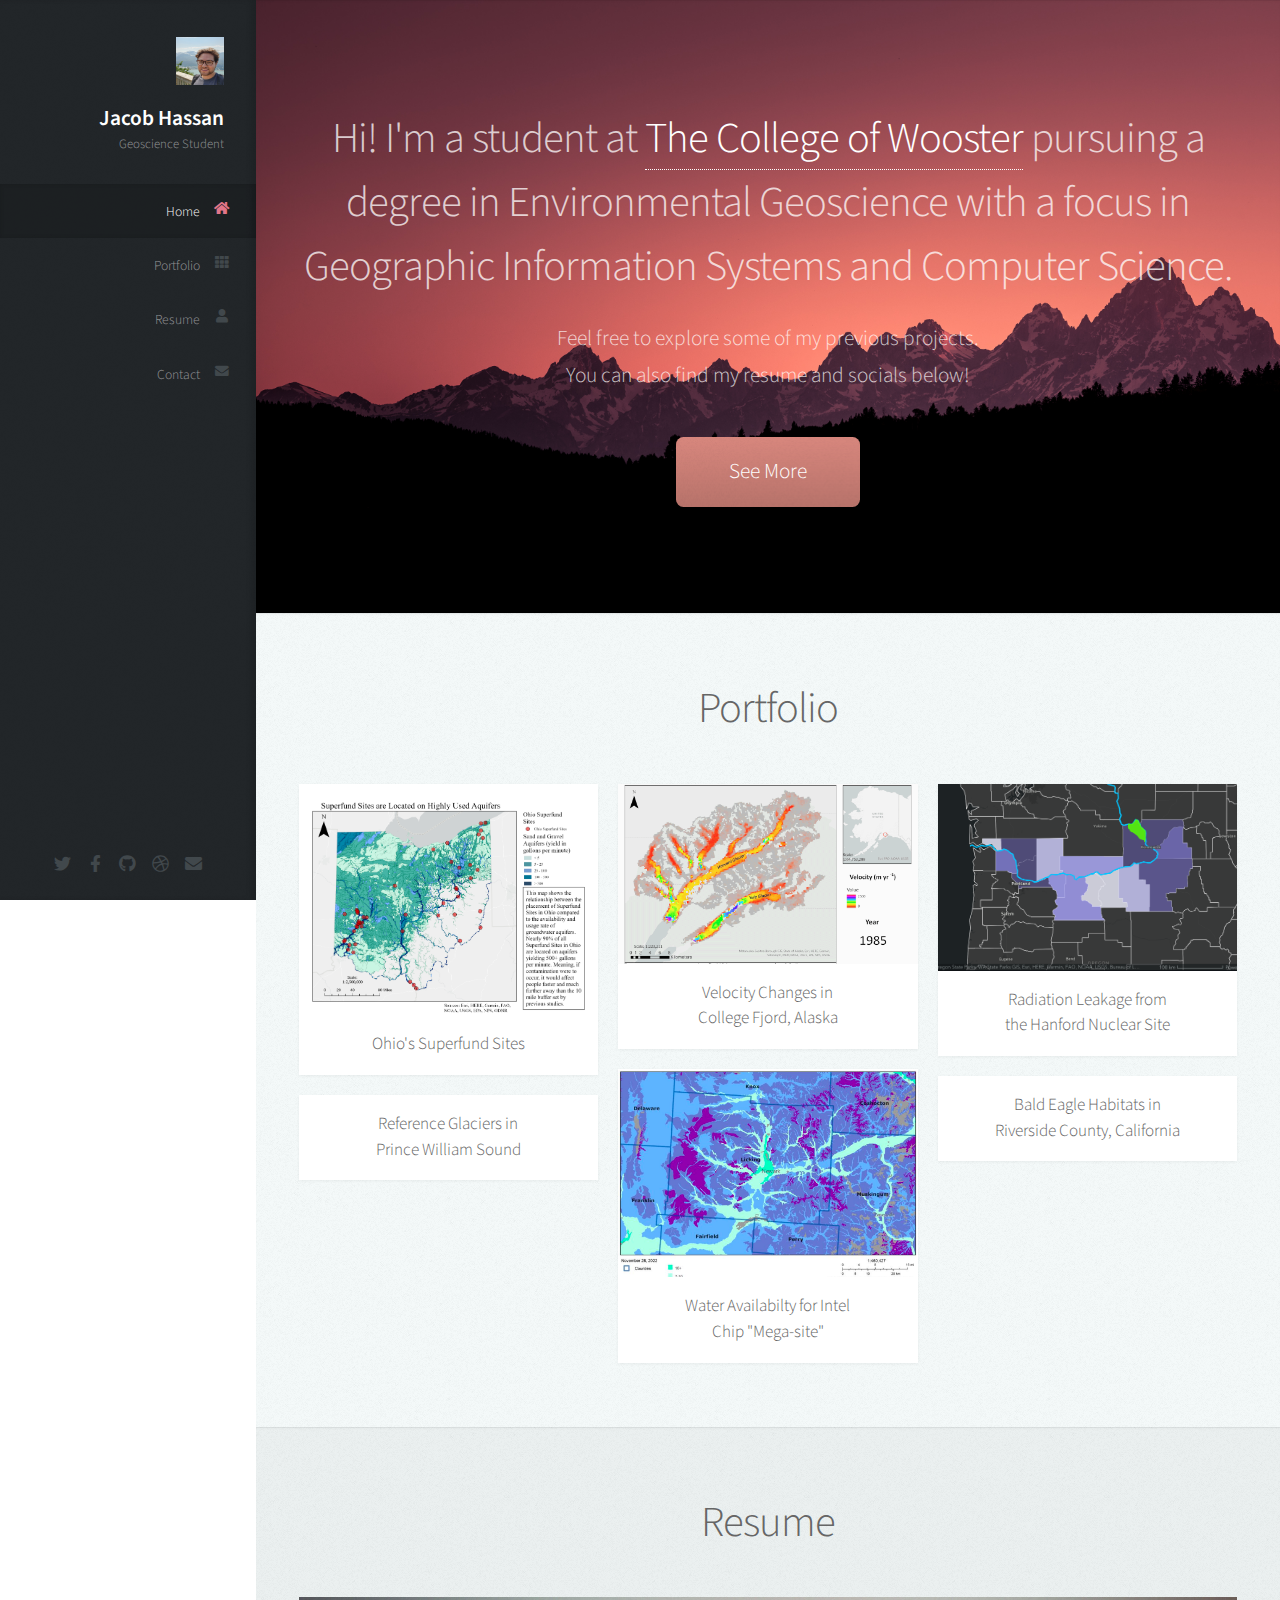
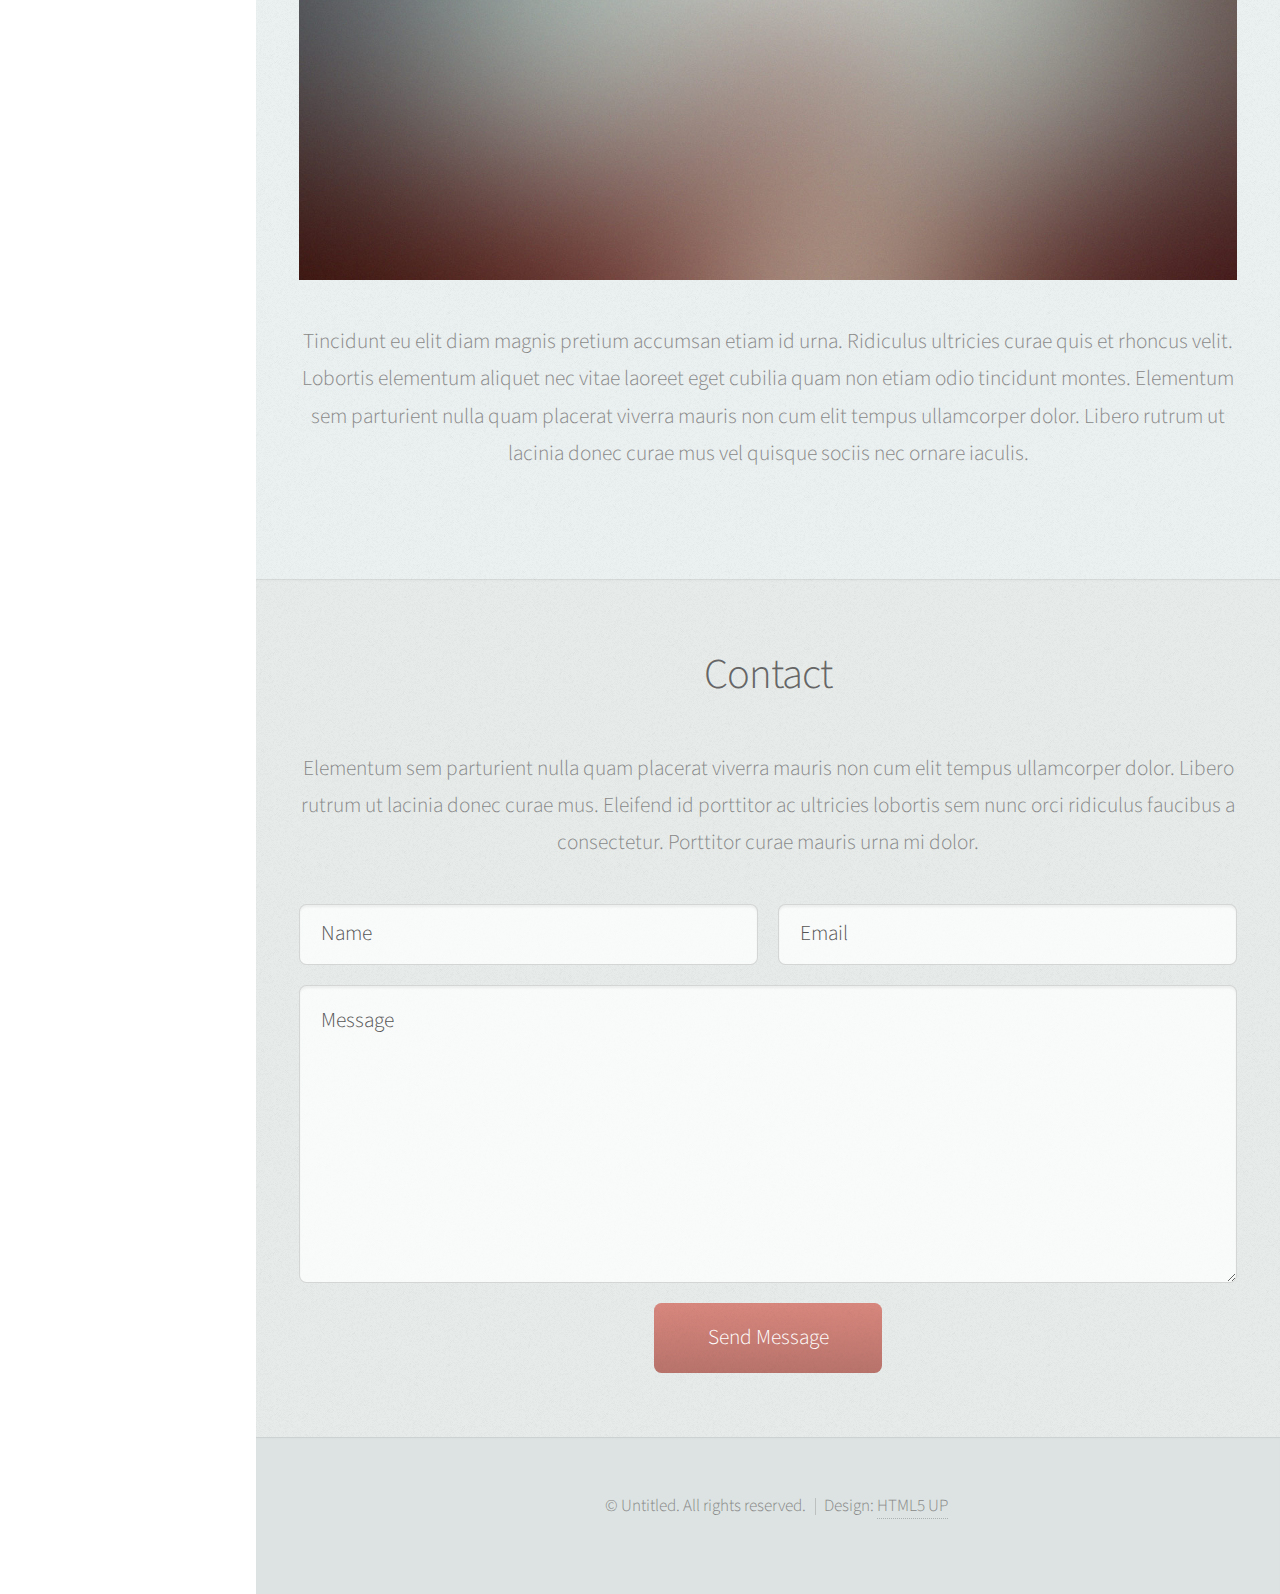
==== index.html @ 2ee99a5f "Upload files" ====
<!DOCTYPE HTML>
<!--
	Prologue by HTML5 UP
	html5up.net | @ajlkn
	Free for personal and commercial use under the CCA 3.0 license (html5up.net/license)
-->
<html>
	<head>
		<title>Jacob Hassan</title>
		<meta charset="utf-8" />
		<meta name="viewport" content="width=device-width, initial-scale=1, user-scalable=no" />
		<link rel="stylesheet" href="assets/css/main.css" />
	</head>
	<body class="is-preload">

		<!-- Header -->
			<div id="header">

				<div class="top">

					<!-- Logo -->
						<div id="logo">
							<span class="image avatar48"><img src="images/Me.jpg" alt="" /></span>
							<h1 id="title">Jacob Hassan</h1>
							<p>Geoscience Student</p>
						</div>

					<!-- Nav -->
						<nav id="nav">
							<ul>
								<li><a href="#top" id="top-link"><span class="icon solid fa-home">Home</span></a></li>
								<li><a href="#portfolio" id="portfolio-link"><span class="icon solid fa-th">Portfolio</span></a></li>
								<li><a href="#about" id="about-link"><span class="icon solid fa-user">Resume</span></a></li>
								<li><a href="#contact" id="contact-link"><span class="icon solid fa-envelope">Contact</span></a></li>
							</ul>
						</nav>

				</div>

				<div class="bottom">

					<!-- Social Icons -->
						<ul class="icons">
							<li><a href="#" class="icon brands fa-twitter"><span class="label">Twitter</span></a></li>
							<li><a href="#" class="icon brands fa-facebook-f"><span class="label">Facebook</span></a></li>
							<li><a href="#" class="icon brands fa-github"><span class="label">Github</span></a></li>
							<li><a href="#" class="icon brands fa-dribbble"><span class="label">Dribbble</span></a></li>
							<li><a href="#" class="icon solid fa-envelope"><span class="label">Email</span></a></li>
						</ul>

				</div>

			</div>

		<!-- Main -->
			<div id="main">

				<!-- Intro -->
					<section id="top" class="one dark cover">
						<div class="container">

							<header>
								<h2 class="alt">Hi! I'm a student at <a href="https://wooster.edu/">The College of Wooster</a> pursuing a degree in Environmental Geoscience with a focus in Geographic Information Systems and Computer Science.</h2>
								<p>Feel free to explore some of my previous projects. <br />You can also find my resume and socials below!
								</p>
							</header>

							<footer>
								<a href="#portfolio" class="button scrolly">See More</a>
							</footer>

						</div>
					</section>

				<!-- Portfolio -->
					<section id="portfolio" class="two">
						<div class="container">

							<header>
								<h2>Portfolio</h2>
							</header>

							<p></p>

							<div class="row">
								<div class="col-4 col-12-mobile">
									<article class="item">
										<a href="#" class="image fit"><img src="images/Aquifer.png" alt="" /></a>
										<header>
											<h3>Ohio's Superfund Sites</h3>
										</header>
									</article>
									<article class="item">
										<a href="#" class="image fit"><img src="images/Ref.png" alt="" /></a>
										<header>
											<h3>Reference Glaciers in <br />Prince William Sound</h3>
										</header>
									</article>
								</div>
								<div class="col-4 col-12-mobile">
									<article class="item">
										<a href="#" class="image fit"><img src="images/IST3.gif" alt="" /></a>
										<header>
											<h3>Velocity Changes in <br /> College Fjord, Alaska</h3>
										</header>
									</article>
									<article class="item">
										<a href="#" class="image fit"><img src="images/Avail.png" alt="" /></a>
										<header>
											<h3>Water Availabilty for Intel <br />Chip "Mega-site"</h3>
										</header>
									</article>
								</div>
								<div class="col-4 col-12-mobile">
									<article class="item">
										<a href="#" class="image fit"><img src="images/Down.png" alt="" /></a>
										<header>
											<h3>Radiation Leakage from <br />the Hanford Nuclear Site</h3>
										</header>
									</article>
									<article class="item">
										<a href="#" class="image fit"><img src="images/Bald.png" alt="" /></a>
										<header>
											<h3>Bald Eagle Habitats in <br /> Riverside County, California</h3>
										</header>
									</article>
								</div>
							</div>

						</div>
					</section>

				<!-- Resume -->
					<section id="about" class="three">
						<div class="container">

							<header>
								<h2>Resume</h2>
							</header>

							<a href="#" class="image featured"><img src="images/pic08.jpg" alt="" /></a>

							<p>Tincidunt eu elit diam magnis pretium accumsan etiam id urna. Ridiculus
							ultricies curae quis et rhoncus velit. Lobortis elementum aliquet nec vitae
							laoreet eget cubilia quam non etiam odio tincidunt montes. Elementum sem
							parturient nulla quam placerat viverra mauris non cum elit tempus ullamcorper
							dolor. Libero rutrum ut lacinia donec curae mus vel quisque sociis nec
							ornare iaculis.</p>

						</div>
					</section>

				<!-- Contact -->
					<section id="contact" class="four">
						<div class="container">

							<header>
								<h2>Contact</h2>
							</header>

							<p>Elementum sem parturient nulla quam placerat viverra
							mauris non cum elit tempus ullamcorper dolor. Libero rutrum ut lacinia
							donec curae mus. Eleifend id porttitor ac ultricies lobortis sem nunc
							orci ridiculus faucibus a consectetur. Porttitor curae mauris urna mi dolor.</p>

							<form method="post" action="#">
								<div class="row">
									<div class="col-6 col-12-mobile"><input type="text" name="name" placeholder="Name" /></div>
									<div class="col-6 col-12-mobile"><input type="text" name="email" placeholder="Email" /></div>
									<div class="col-12">
										<textarea name="message" placeholder="Message"></textarea>
									</div>
									<div class="col-12">
										<input type="submit" value="Send Message" />
									</div>
								</div>
							</form>

						</div>
					</section>

			</div>

		<!-- Footer -->
			<div id="footer">

				<!-- Copyright -->
					<ul class="copyright">
						<li>&copy; Untitled. All rights reserved.</li><li>Design: <a href="http://html5up.net">HTML5 UP</a></li>
					</ul>

			</div>

		<!-- Scripts -->
			<script src="assets/js/jquery.min.js"></script>
			<script src="assets/js/jquery.scrolly.min.js"></script>
			<script src="assets/js/jquery.scrollex.min.js"></script>
			<script src="assets/js/browser.min.js"></script>
			<script src="assets/js/breakpoints.min.js"></script>
			<script src="assets/js/util.js"></script>
			<script src="assets/js/main.js"></script>

	</body>
</html>
---- assets/css/main.css ----
@import url("fontawesome-all.min.css");
@import url("https://fonts.googleapis.com/css?family=Source+Sans+Pro:300,300italic,400,600");

/*
	Prologue by HTML5 UP
	html5up.net | @ajlkn
	Free for personal and commercial use under the CCA 3.0 license (html5up.net/license)
*/

html, body, div, span, applet, object,
iframe, h1, h2, h3, h4, h5, h6, p, blockquote,
pre, a, abbr, acronym, address, big, cite,
code, del, dfn, em, img, ins, kbd, q, s, samp,
small, strike, strong, sub, sup, tt, var, b,
u, i, center, dl, dt, dd, ol, ul, li, fieldset,
form, label, legend, table, caption, tbody,
tfoot, thead, tr, th, td, article, aside,
canvas, details, embed, figure, figcaption,
footer, header, hgroup, menu, nav, output, ruby,
section, summary, time, mark, audio, video {
	margin: 0;
	padding: 0;
	border: 0;
	font-size: 100%;
	font: inherit;
	vertical-align: baseline;}

article, aside, details, figcaption, figure,
footer, header, hgroup, menu, nav, section {
	display: block;}

body {
	line-height: 1;
}

ol, ul {
	list-style: none;
}

blockquote, q {
	quotes: none;
}

	blockquote:before, blockquote:after, q:before, q:after {
		content: '';
		content: none;
	}

table {
	border-collapse: collapse;
	border-spacing: 0;
}

body {
	-webkit-text-size-adjust: none;
}

mark {
	background-color: transparent;
	color: inherit;
}

input::-moz-focus-inner {
	border: 0;
	padding: 0;
}

input, select, textarea {
	-moz-appearance: none;
	-webkit-appearance: none;
	-ms-appearance: none;
	appearance: none;
}

/* Basic */

	html {
		box-sizing: border-box;
	}

	*, *:before, *:after {
		box-sizing: inherit;
	}

	body {
		background: #fff;
		font-family: 'Source Sans Pro', sans-serif;
		font-size: 19pt;
		font-weight: 300;
		line-height: 1.75em;
		color: #888;
	}

		body.is-preload *, body.is-preload *:before, body.is-preload *:after {
			-moz-animation: none !important;
			-webkit-animation: none !important;
			-ms-animation: none !important;
			animation: none !important;
			-moz-transition: none !important;
			-webkit-transition: none !important;
			-ms-transition: none !important;
			transition: none !important;
		}

	input, textarea, select {
		font-family: 'Source Sans Pro', sans-serif;
		font-size: 19pt;
		font-weight: 300;
		line-height: 1.75em;
		color: #888;
	}

	h1, h2, h3, h4, h5, h6 {
		font-weight: 300;
		color: #666;
		line-height: 1.5em;
	}

	h1 a, h2 a, h3 a, h4 a, h5 a, h6 a {
		color: inherit;
		text-decoration: none;
	}

		h1 a strong, h2 a strong, h3 a strong, h4 a strong, h5 a strong, h6 a strong {
			color: #333;
		}

	h2 {
		font-size: 2em;
		letter-spacing: -1px;
	}

		h2.alt {
			color: #888;
		}

			h2.alt strong {
				color: #666;
			}

	h3 {
		font-size: 1.5em;
	}

	header {
		margin: 0 0 2em 0;
	}

		header > p {
			margin: 1em 0 0 0;
		}

	footer {
		margin: 2em 0 0 0;
	}

	strong, b {
		font-weight: 300;
		color: #666;
	}

	em, i {
		font-style: italic;
	}

	a {
		text-decoration: none;
		color: inherit;
		border-bottom: dotted 1px rgba(128, 128, 128, 0.5);
		-moz-transition: color 0.35s ease-in-out, border-bottom-color 0.35s ease-in-out;
		-webkit-transition: color 0.35s ease-in-out, border-bottom-color 0.35s ease-in-out;
		-ms-transition: color 0.35s ease-in-out, border-bottom-color 0.35s ease-in-out;
		transition: color 0.35s ease-in-out, border-bottom-color 0.35s ease-in-out;
		outline: 0;
	}

		a:hover {
			color: #E27689;
			border-bottom-color: rgba(255, 255, 255, 0);
		}

	sub {
		position: relative;
		top: 0.5em;
		font-size: 0.8em;
	}

	sup {
		position: relative;
		top: -0.5em;
		font-size: 0.8em;
	}

	hr {
		border: 0;
		border-top: solid 1px #ddd;
	}

	blockquote {
		border-left: solid 0.5em #ddd;
		padding: 1em 0 1em 2em;
		font-style: italic;
	}

	p, ul, ol, dl, table {
		margin-bottom: 2em;
	}

	br.clear {
		clear: both;
	}

/* Container */

	.container {
		margin: 0 auto;
		max-width: 100%;
		width: 1400px;
	}

		@media screen and (min-width: 961px) and (max-width: 1880px) {

			.container {
				width: 1200px;
			}

		}

		@media screen and (min-width: 961px) and (max-width: 1620px) {

			.container {
				width: 960px;
			}

		}

		@media screen and (min-width: 961px) and (max-width: 1320px) {

			.container {
				width: 100%;
			}

		}

		@media screen and (max-width: 960px) {

			.container {
				width: 100%;
			}

		}

		@media screen and (max-width: 736px) {

			.container {
				width: 100%;
			}

		}

/* Row */

	.row {
		display: flex;
		flex-wrap: wrap;
		box-sizing: border-box;
		align-items: stretch;
	}

		.row > * {
			box-sizing: border-box;
		}

		.row.gtr-uniform > * > :last-child {
			margin-bottom: 0;
		}

		.row.aln-left {
			justify-content: flex-start;
		}

		.row.aln-center {
			justify-content: center;
		}

		.row.aln-right {
			justify-content: flex-end;
		}

		.row.aln-top {
			align-items: flex-start;
		}

		.row.aln-middle {
			align-items: center;
		}

		.row.aln-bottom {
			align-items: flex-end;
		}

		.row > .imp {
			order: -1;
		}

		.row > .col-1 {
			width: 8.33333%;
		}

		.row > .off-1 {
			margin-left: 8.33333%;
		}

		.row > .col-2 {
			width: 16.66667%;
		}

		.row > .off-2 {
			margin-left: 16.66667%;
		}

		.row > .col-3 {
			width: 25%;
		}

		.row > .off-3 {
			margin-left: 25%;
		}

		.row > .col-4 {
			width: 33.33333%;
		}

		.row > .off-4 {
			margin-left: 33.33333%;
		}

		.row > .col-5 {
			width: 41.66667%;
		}

		.row > .off-5 {
			margin-left: 41.66667%;
		}

		.row > .col-6 {
			width: 50%;
		}

		.row > .off-6 {
			margin-left: 50%;
		}

		.row > .col-7 {
			width: 58.33333%;
		}

		.row > .off-7 {
			margin-left: 58.33333%;
		}

		.row > .col-8 {
			width: 66.66667%;
		}

		.row > .off-8 {
			margin-left: 66.66667%;
		}

		.row > .col-9 {
			width: 75%;
		}

		.row > .off-9 {
			margin-left: 75%;
		}

		.row > .col-10 {
			width: 83.33333%;
		}

		.row > .off-10 {
			margin-left: 83.33333%;
		}

		.row > .col-11 {
			width: 91.66667%;
		}

		.row > .off-11 {
			margin-left: 91.66667%;
		}

		.row > .col-12 {
			width: 100%;
		}

		.row > .off-12 {
			margin-left: 100%;
		}

		.row.gtr-0 {
			margin-top: 0px;
			margin-left: 0px;
		}

			.row.gtr-0 > * {
				padding: 0px 0 0 0px;
			}

			.row.gtr-0.gtr-uniform {
				margin-top: 0px;
			}

				.row.gtr-0.gtr-uniform > * {
					padding-top: 0px;
				}

		.row.gtr-25 {
			margin-top: -10px;
			margin-left: -10px;
		}

			.row.gtr-25 > * {
				padding: 10px 0 0 10px;
			}

			.row.gtr-25.gtr-uniform {
				margin-top: -10px;
			}

				.row.gtr-25.gtr-uniform > * {
					padding-top: 10px;
				}

		.row.gtr-50 {
			margin-top: -20px;
			margin-left: -20px;
		}

			.row.gtr-50 > * {
				padding: 20px 0 0 20px;
			}

			.row.gtr-50.gtr-uniform {
				margin-top: -20px;
			}

				.row.gtr-50.gtr-uniform > * {
					padding-top: 20px;
				}

		.row {
			margin-top: -40px;
			margin-left: -40px;
		}

			.row > * {
				padding: 40px 0 0 40px;
			}

			.row.gtr-uniform {
				margin-top: -40px;
			}

				.row.gtr-uniform > * {
					padding-top: 40px;
				}

		.row.gtr-150 {
			margin-top: -60px;
			margin-left: -60px;
		}

			.row.gtr-150 > * {
				padding: 60px 0 0 60px;
			}

			.row.gtr-150.gtr-uniform {
				margin-top: -60px;
			}

				.row.gtr-150.gtr-uniform > * {
					padding-top: 60px;
				}

		.row.gtr-200 {
			margin-top: -80px;
			margin-left: -80px;
		}

			.row.gtr-200 > * {
				padding: 80px 0 0 80px;
			}

			.row.gtr-200.gtr-uniform {
				margin-top: -80px;
			}

				.row.gtr-200.gtr-uniform > * {
					padding-top: 80px;
				}

		@media screen and (min-width: 961px) and (max-width: 1880px) {

			.row {
				display: flex;
				flex-wrap: wrap;
				box-sizing: border-box;
				align-items: stretch;
			}

				.row > * {
					box-sizing: border-box;
				}

				.row.gtr-uniform > * > :last-child {
					margin-bottom: 0;
				}

				.row.aln-left {
					justify-content: flex-start;
				}

				.row.aln-center {
					justify-content: center;
				}

				.row.aln-right {
					justify-content: flex-end;
				}

				.row.aln-top {
					align-items: flex-start;
				}

				.row.aln-middle {
					align-items: center;
				}

				.row.aln-bottom {
					align-items: flex-end;
				}

				.row > .imp-wide {
					order: -1;
				}

				.row > .col-1-wide {
					width: 8.33333%;
				}

				.row > .off-1-wide {
					margin-left: 8.33333%;
				}

				.row > .col-2-wide {
					width: 16.66667%;
				}

				.row > .off-2-wide {
					margin-left: 16.66667%;
				}

				.row > .col-3-wide {
					width: 25%;
				}

				.row > .off-3-wide {
					margin-left: 25%;
				}

				.row > .col-4-wide {
					width: 33.33333%;
				}

				.row > .off-4-wide {
					margin-left: 33.33333%;
				}

				.row > .col-5-wide {
					width: 41.66667%;
				}

				.row > .off-5-wide {
					margin-left: 41.66667%;
				}

				.row > .col-6-wide {
					width: 50%;
				}

				.row > .off-6-wide {
					margin-left: 50%;
				}

				.row > .col-7-wide {
					width: 58.33333%;
				}

				.row > .off-7-wide {
					margin-left: 58.33333%;
				}

				.row > .col-8-wide {
					width: 66.66667%;
				}

				.row > .off-8-wide {
					margin-left: 66.66667%;
				}

				.row > .col-9-wide {
					width: 75%;
				}

				.row > .off-9-wide {
					margin-left: 75%;
				}

				.row > .col-10-wide {
					width: 83.33333%;
				}

				.row > .off-10-wide {
					margin-left: 83.33333%;
				}

				.row > .col-11-wide {
					width: 91.66667%;
				}

				.row > .off-11-wide {
					margin-left: 91.66667%;
				}

				.row > .col-12-wide {
					width: 100%;
				}

				.row > .off-12-wide {
					margin-left: 100%;
				}

				.row.gtr-0 {
					margin-top: 0px;
					margin-left: 0px;
				}

					.row.gtr-0 > * {
						padding: 0px 0 0 0px;
					}

					.row.gtr-0.gtr-uniform {
						margin-top: 0px;
					}

						.row.gtr-0.gtr-uniform > * {
							padding-top: 0px;
						}

				.row.gtr-25 {
					margin-top: -10px;
					margin-left: -10px;
				}

					.row.gtr-25 > * {
						padding: 10px 0 0 10px;
					}

					.row.gtr-25.gtr-uniform {
						margin-top: -10px;
					}

						.row.gtr-25.gtr-uniform > * {
							padding-top: 10px;
						}

				.row.gtr-50 {
					margin-top: -20px;
					margin-left: -20px;
				}

					.row.gtr-50 > * {
						padding: 20px 0 0 20px;
					}

					.row.gtr-50.gtr-uniform {
						margin-top: -20px;
					}

						.row.gtr-50.gtr-uniform > * {
							padding-top: 20px;
						}

				.row {
					margin-top: -40px;
					margin-left: -40px;
				}

					.row > * {
						padding: 40px 0 0 40px;
					}

					.row.gtr-uniform {
						margin-top: -40px;
					}

						.row.gtr-uniform > * {
							padding-top: 40px;
						}

				.row.gtr-150 {
					margin-top: -60px;
					margin-left: -60px;
				}

					.row.gtr-150 > * {
						padding: 60px 0 0 60px;
					}

					.row.gtr-150.gtr-uniform {
						margin-top: -60px;
					}

						.row.gtr-150.gtr-uniform > * {
							padding-top: 60px;
						}

				.row.gtr-200 {
					margin-top: -80px;
					margin-left: -80px;
				}

					.row.gtr-200 > * {
						padding: 80px 0 0 80px;
					}

					.row.gtr-200.gtr-uniform {
						margin-top: -80px;
					}

						.row.gtr-200.gtr-uniform > * {
							padding-top: 80px;
						}

		}

		@media screen and (min-width: 961px) and (max-width: 1620px) {

			.row {
				display: flex;
				flex-wrap: wrap;
				box-sizing: border-box;
				align-items: stretch;
			}

				.row > * {
					box-sizing: border-box;
				}

				.row.gtr-uniform > * > :last-child {
					margin-bottom: 0;
				}

				.row.aln-left {
					justify-content: flex-start;
				}

				.row.aln-center {
					justify-content: center;
				}

				.row.aln-right {
					justify-content: flex-end;
				}

				.row.aln-top {
					align-items: flex-start;
				}

				.row.aln-middle {
					align-items: center;
				}

				.row.aln-bottom {
					align-items: flex-end;
				}

				.row > .imp-normal {
					order: -1;
				}

				.row > .col-1-normal {
					width: 8.33333%;
				}

				.row > .off-1-normal {
					margin-left: 8.33333%;
				}

				.row > .col-2-normal {
					width: 16.66667%;
				}

				.row > .off-2-normal {
					margin-left: 16.66667%;
				}

				.row > .col-3-normal {
					width: 25%;
				}

				.row > .off-3-normal {
					margin-left: 25%;
				}

				.row > .col-4-normal {
					width: 33.33333%;
				}

				.row > .off-4-normal {
					margin-left: 33.33333%;
				}

				.row > .col-5-normal {
					width: 41.66667%;
				}

				.row > .off-5-normal {
					margin-left: 41.66667%;
				}

				.row > .col-6-normal {
					width: 50%;
				}

				.row > .off-6-normal {
					margin-left: 50%;
				}

				.row > .col-7-normal {
					width: 58.33333%;
				}

				.row > .off-7-normal {
					margin-left: 58.33333%;
				}

				.row > .col-8-normal {
					width: 66.66667%;
				}

				.row > .off-8-normal {
					margin-left: 66.66667%;
				}

				.row > .col-9-normal {
					width: 75%;
				}

				.row > .off-9-normal {
					margin-left: 75%;
				}

				.row > .col-10-normal {
					width: 83.33333%;
				}

				.row > .off-10-normal {
					margin-left: 83.33333%;
				}

				.row > .col-11-normal {
					width: 91.66667%;
				}

				.row > .off-11-normal {
					margin-left: 91.66667%;
				}

				.row > .col-12-normal {
					width: 100%;
				}

				.row > .off-12-normal {
					margin-left: 100%;
				}

				.row.gtr-0 {
					margin-top: 0px;
					margin-left: 0px;
				}

					.row.gtr-0 > * {
						padding: 0px 0 0 0px;
					}

					.row.gtr-0.gtr-uniform {
						margin-top: 0px;
					}

						.row.gtr-0.gtr-uniform > * {
							padding-top: 0px;
						}

				.row.gtr-25 {
					margin-top: -10px;
					margin-left: -10px;
				}

					.row.gtr-25 > * {
						padding: 10px 0 0 10px;
					}

					.row.gtr-25.gtr-uniform {
						margin-top: -10px;
					}

						.row.gtr-25.gtr-uniform > * {
							padding-top: 10px;
						}

				.row.gtr-50 {
					margin-top: -20px;
					margin-left: -20px;
				}

					.row.gtr-50 > * {
						padding: 20px 0 0 20px;
					}

					.row.gtr-50.gtr-uniform {
						margin-top: -20px;
					}

						.row.gtr-50.gtr-uniform > * {
							padding-top: 20px;
						}

				.row {
					margin-top: -40px;
					margin-left: -40px;
				}

					.row > * {
						padding: 40px 0 0 40px;
					}

					.row.gtr-uniform {
						margin-top: -40px;
					}

						.row.gtr-uniform > * {
							padding-top: 40px;
						}

				.row.gtr-150 {
					margin-top: -60px;
					margin-left: -60px;
				}

					.row.gtr-150 > * {
						padding: 60px 0 0 60px;
					}

					.row.gtr-150.gtr-uniform {
						margin-top: -60px;
					}

						.row.gtr-150.gtr-uniform > * {
							padding-top: 60px;
						}

				.row.gtr-200 {
					margin-top: -80px;
					margin-left: -80px;
				}

					.row.gtr-200 > * {
						padding: 80px 0 0 80px;
					}

					.row.gtr-200.gtr-uniform {
						margin-top: -80px;
					}

						.row.gtr-200.gtr-uniform > * {
							padding-top: 80px;
						}

		}

		@media screen and (min-width: 961px) and (max-width: 1320px) {

			.row {
				display: flex;
				flex-wrap: wrap;
				box-sizing: border-box;
				align-items: stretch;
			}

				.row > * {
					box-sizing: border-box;
				}

				.row.gtr-uniform > * > :last-child {
					margin-bottom: 0;
				}

				.row.aln-left {
					justify-content: flex-start;
				}

				.row.aln-center {
					justify-content: center;
				}

				.row.aln-right {
					justify-content: flex-end;
				}

				.row.aln-top {
					align-items: flex-start;
				}

				.row.aln-middle {
					align-items: center;
				}

				.row.aln-bottom {
					align-items: flex-end;
				}

				.row > .imp-narrow {
					order: -1;
				}

				.row > .col-1-narrow {
					width: 8.33333%;
				}

				.row > .off-1-narrow {
					margin-left: 8.33333%;
				}

				.row > .col-2-narrow {
					width: 16.66667%;
				}

				.row > .off-2-narrow {
					margin-left: 16.66667%;
				}

				.row > .col-3-narrow {
					width: 25%;
				}

				.row > .off-3-narrow {
					margin-left: 25%;
				}

				.row > .col-4-narrow {
					width: 33.33333%;
				}

				.row > .off-4-narrow {
					margin-left: 33.33333%;
				}

				.row > .col-5-narrow {
					width: 41.66667%;
				}

				.row > .off-5-narrow {
					margin-left: 41.66667%;
				}

				.row > .col-6-narrow {
					width: 50%;
				}

				.row > .off-6-narrow {
					margin-left: 50%;
				}

				.row > .col-7-narrow {
					width: 58.33333%;
				}

				.row > .off-7-narrow {
					margin-left: 58.33333%;
				}

				.row > .col-8-narrow {
					width: 66.66667%;
				}

				.row > .off-8-narrow {
					margin-left: 66.66667%;
				}

				.row > .col-9-narrow {
					width: 75%;
				}

				.row > .off-9-narrow {
					margin-left: 75%;
				}

				.row > .col-10-narrow {
					width: 83.33333%;
				}

				.row > .off-10-narrow {
					margin-left: 83.33333%;
				}

				.row > .col-11-narrow {
					width: 91.66667%;
				}

				.row > .off-11-narrow {
					margin-left: 91.66667%;
				}

				.row > .col-12-narrow {
					width: 100%;
				}

				.row > .off-12-narrow {
					margin-left: 100%;
				}

				.row.gtr-0 {
					margin-top: 0px;
					margin-left: 0px;
				}

					.row.gtr-0 > * {
						padding: 0px 0 0 0px;
					}

					.row.gtr-0.gtr-uniform {
						margin-top: 0px;
					}

						.row.gtr-0.gtr-uniform > * {
							padding-top: 0px;
						}

				.row.gtr-25 {
					margin-top: -5px;
					margin-left: -5px;
				}

					.row.gtr-25 > * {
						padding: 5px 0 0 5px;
					}

					.row.gtr-25.gtr-uniform {
						margin-top: -5px;
					}

						.row.gtr-25.gtr-uniform > * {
							padding-top: 5px;
						}

				.row.gtr-50 {
					margin-top: -10px;
					margin-left: -10px;
				}

					.row.gtr-50 > * {
						padding: 10px 0 0 10px;
					}

					.row.gtr-50.gtr-uniform {
						margin-top: -10px;
					}

						.row.gtr-50.gtr-uniform > * {
							padding-top: 10px;
						}

				.row {
					margin-top: -20px;
					margin-left: -20px;
				}

					.row > * {
						padding: 20px 0 0 20px;
					}

					.row.gtr-uniform {
						margin-top: -20px;
					}

						.row.gtr-uniform > * {
							padding-top: 20px;
						}

				.row.gtr-150 {
					margin-top: -30px;
					margin-left: -30px;
				}

					.row.gtr-150 > * {
						padding: 30px 0 0 30px;
					}

					.row.gtr-150.gtr-uniform {
						margin-top: -30px;
					}

						.row.gtr-150.gtr-uniform > * {
							padding-top: 30px;
						}

				.row.gtr-200 {
					margin-top: -40px;
					margin-left: -40px;
				}

					.row.gtr-200 > * {
						padding: 40px 0 0 40px;
					}

					.row.gtr-200.gtr-uniform {
						margin-top: -40px;
					}

						.row.gtr-200.gtr-uniform > * {
							padding-top: 40px;
						}

		}

		@media screen and (max-width: 960px) {

			.row {
				display: flex;
				flex-wrap: wrap;
				box-sizing: border-box;
				align-items: stretch;
			}

				.row > * {
					box-sizing: border-box;
				}

				.row.gtr-uniform > * > :last-child {
					margin-bottom: 0;
				}

				.row.aln-left {
					justify-content: flex-start;
				}

				.row.aln-center {
					justify-content: center;
				}

				.row.aln-right {
					justify-content: flex-end;
				}

				.row.aln-top {
					align-items: flex-start;
				}

				.row.aln-middle {
					align-items: center;
				}

				.row.aln-bottom {
					align-items: flex-end;
				}

				.row > .imp-narrower {
					order: -1;
				}

				.row > .col-1-narrower {
					width: 8.33333%;
				}

				.row > .off-1-narrower {
					margin-left: 8.33333%;
				}

				.row > .col-2-narrower {
					width: 16.66667%;
				}

				.row > .off-2-narrower {
					margin-left: 16.66667%;
				}

				.row > .col-3-narrower {
					width: 25%;
				}

				.row > .off-3-narrower {
					margin-left: 25%;
				}

				.row > .col-4-narrower {
					width: 33.33333%;
				}

				.row > .off-4-narrower {
					margin-left: 33.33333%;
				}

				.row > .col-5-narrower {
					width: 41.66667%;
				}

				.row > .off-5-narrower {
					margin-left: 41.66667%;
				}

				.row > .col-6-narrower {
					width: 50%;
				}

				.row > .off-6-narrower {
					margin-left: 50%;
				}

				.row > .col-7-narrower {
					width: 58.33333%;
				}

				.row > .off-7-narrower {
					margin-left: 58.33333%;
				}

				.row > .col-8-narrower {
					width: 66.66667%;
				}

				.row > .off-8-narrower {
					margin-left: 66.66667%;
				}

				.row > .col-9-narrower {
					width: 75%;
				}

				.row > .off-9-narrower {
					margin-left: 75%;
				}

				.row > .col-10-narrower {
					width: 83.33333%;
				}

				.row > .off-10-narrower {
					margin-left: 83.33333%;
				}

				.row > .col-11-narrower {
					width: 91.66667%;
				}

				.row > .off-11-narrower {
					margin-left: 91.66667%;
				}

				.row > .col-12-narrower {
					width: 100%;
				}

				.row > .off-12-narrower {
					margin-left: 100%;
				}

				.row.gtr-0 {
					margin-top: 0px;
					margin-left: 0px;
				}

					.row.gtr-0 > * {
						padding: 0px 0 0 0px;
					}

					.row.gtr-0.gtr-uniform {
						margin-top: 0px;
					}

						.row.gtr-0.gtr-uniform > * {
							padding-top: 0px;
						}

				.row.gtr-25 {
					margin-top: -5px;
					margin-left: -5px;
				}

					.row.gtr-25 > * {
						padding: 5px 0 0 5px;
					}

					.row.gtr-25.gtr-uniform {
						margin-top: -5px;
					}

						.row.gtr-25.gtr-uniform > * {
							padding-top: 5px;
						}

				.row.gtr-50 {
					margin-top: -10px;
					margin-left: -10px;
				}

					.row.gtr-50 > * {
						padding: 10px 0 0 10px;
					}

					.row.gtr-50.gtr-uniform {
						margin-top: -10px;
					}

						.row.gtr-50.gtr-uniform > * {
							padding-top: 10px;
						}

				.row {
					margin-top: -20px;
					margin-left: -20px;
				}

					.row > * {
						padding: 20px 0 0 20px;
					}

					.row.gtr-uniform {
						margin-top: -20px;
					}

						.row.gtr-uniform > * {
							padding-top: 20px;
						}

				.row.gtr-150 {
					margin-top: -30px;
					margin-left: -30px;
				}

					.row.gtr-150 > * {
						padding: 30px 0 0 30px;
					}

					.row.gtr-150.gtr-uniform {
						margin-top: -30px;
					}

						.row.gtr-150.gtr-uniform > * {
							padding-top: 30px;
						}

				.row.gtr-200 {
					margin-top: -40px;
					margin-left: -40px;
				}

					.row.gtr-200 > * {
						padding: 40px 0 0 40px;
					}

					.row.gtr-200.gtr-uniform {
						margin-top: -40px;
					}

						.row.gtr-200.gtr-uniform > * {
							padding-top: 40px;
						}

		}

		@media screen and (max-width: 736px) {

			.row {
				display: flex;
				flex-wrap: wrap;
				box-sizing: border-box;
				align-items: stretch;
			}

				.row > * {
					box-sizing: border-box;
				}

				.row.gtr-uniform > * > :last-child {
					margin-bottom: 0;
				}

				.row.aln-left {
					justify-content: flex-start;
				}

				.row.aln-center {
					justify-content: center;
				}

				.row.aln-right {
					justify-content: flex-end;
				}

				.row.aln-top {
					align-items: flex-start;
				}

				.row.aln-middle {
					align-items: center;
				}

				.row.aln-bottom {
					align-items: flex-end;
				}

				.row > .imp-mobile {
					order: -1;
				}

				.row > .col-1-mobile {
					width: 8.33333%;
				}

				.row > .off-1-mobile {
					margin-left: 8.33333%;
				}

				.row > .col-2-mobile {
					width: 16.66667%;
				}

				.row > .off-2-mobile {
					margin-left: 16.66667%;
				}

				.row > .col-3-mobile {
					width: 25%;
				}

				.row > .off-3-mobile {
					margin-left: 25%;
				}

				.row > .col-4-mobile {
					width: 33.33333%;
				}

				.row > .off-4-mobile {
					margin-left: 33.33333%;
				}

				.row > .col-5-mobile {
					width: 41.66667%;
				}

				.row > .off-5-mobile {
					margin-left: 41.66667%;
				}

				.row > .col-6-mobile {
					width: 50%;
				}

				.row > .off-6-mobile {
					margin-left: 50%;
				}

				.row > .col-7-mobile {
					width: 58.33333%;
				}

				.row > .off-7-mobile {
					margin-left: 58.33333%;
				}

				.row > .col-8-mobile {
					width: 66.66667%;
				}

				.row > .off-8-mobile {
					margin-left: 66.66667%;
				}

				.row > .col-9-mobile {
					width: 75%;
				}

				.row > .off-9-mobile {
					margin-left: 75%;
				}

				.row > .col-10-mobile {
					width: 83.33333%;
				}

				.row > .off-10-mobile {
					margin-left: 83.33333%;
				}

				.row > .col-11-mobile {
					width: 91.66667%;
				}

				.row > .off-11-mobile {
					margin-left: 91.66667%;
				}

				.row > .col-12-mobile {
					width: 100%;
				}

				.row > .off-12-mobile {
					margin-left: 100%;
				}

				.row.gtr-0 {
					margin-top: 0px;
					margin-left: 0px;
				}

					.row.gtr-0 > * {
						padding: 0px 0 0 0px;
					}

					.row.gtr-0.gtr-uniform {
						margin-top: 0px;
					}

						.row.gtr-0.gtr-uniform > * {
							padding-top: 0px;
						}

				.row.gtr-25 {
					margin-top: -5px;
					margin-left: -5px;
				}

					.row.gtr-25 > * {
						padding: 5px 0 0 5px;
					}

					.row.gtr-25.gtr-uniform {
						margin-top: -5px;
					}

						.row.gtr-25.gtr-uniform > * {
							padding-top: 5px;
						}

				.row.gtr-50 {
					margin-top: -10px;
					margin-left: -10px;
				}

					.row.gtr-50 > * {
						padding: 10px 0 0 10px;
					}

					.row.gtr-50.gtr-uniform {
						margin-top: -10px;
					}

						.row.gtr-50.gtr-uniform > * {
							padding-top: 10px;
						}

				.row {
					margin-top: -20px;
					margin-left: -20px;
				}

					.row > * {
						padding: 20px 0 0 20px;
					}

					.row.gtr-uniform {
						margin-top: -20px;
					}

						.row.gtr-uniform > * {
							padding-top: 20px;
						}

				.row.gtr-150 {
					margin-top: -30px;
					margin-left: -30px;
				}

					.row.gtr-150 > * {
						padding: 30px 0 0 30px;
					}

					.row.gtr-150.gtr-uniform {
						margin-top: -30px;
					}

						.row.gtr-150.gtr-uniform > * {
							padding-top: 30px;
						}

				.row.gtr-200 {
					margin-top: -40px;
					margin-left: -40px;
				}

					.row.gtr-200 > * {
						padding: 40px 0 0 40px;
					}

					.row.gtr-200.gtr-uniform {
						margin-top: -40px;
					}

						.row.gtr-200.gtr-uniform > * {
							padding-top: 40px;
						}

		}

/* Sections/Article */

	section, article {
		margin-bottom: 3em;
	}

		section > :last-child,
		section > .container, section:last-child, article > :last-child,
		article > .container, article:last-child {
			margin-bottom: 0;
		}

		.row > section, .row > article {
			margin-bottom: 0;
		}

/* Image */

	.image {
		display: inline-block;
		border: 0;
	}

		.image img {
			display: block;
			width: 100%;
		}

		.image.avatar48 {
			width: 48px;
			height: 48px;
			background: #f00;
		}

			.image.avatar48 img {
				width: 48px;
				height: 48px;
			}

		.image.fit {
			display: block;
			width: 100%;
		}

		.image.featured {
			display: block;
			width: 100%;
			margin: 0 0 2em 0;
		}

		.image.left {
			float: left;
			margin: 0 2em 2em 0;
		}

		.image.centered {
			display: block;
			margin: 0 0 2em 0;
		}

			.image.centered img {
				margin: 0 auto;
				width: auto;
			}

/* List */

	ul {
		list-style: disc;
		padding-left: 1em;
	}

		ul li {
			padding-left: 0.5em;
		}

	ol {
		list-style: decimal;
		padding-left: 1.25em;
	}

		ol li {
			padding-left: 0.25em;
		}

/* Icons */

	ul.icons {
		cursor: default;
		list-style: none;
		padding-left: 0;
	}

		ul.icons li {
			display: inline-block;
			padding-left: 0;
		}

		ul.icons a {
			display: inline-block;
			width: 2em;
			height: 2em;
			line-height: 2em;
			text-align: center;
			border: 0;
		}

/* Form */

	form label {
		display: block;
		text-align: left;
		margin-bottom: 0.5em;
	}

	form input[type="text"],
	form input[type="email"],
	form input[type="password"],
	form select,
	form textarea {
		position: relative;
		-webkit-appearance: none;
		display: block;
		border: 0;
		outline: 0;
		background: #fff;
		background: rgba(255, 255, 255, 0.75);
		width: 100%;
		border-radius: 0.35em;
		padding: 0.75em 1em 0.75em 1em;
		box-shadow: inset 0 0.1em 0.1em 0 rgba(0, 0, 0, 0.05);
		border: solid 1px rgba(0, 0, 0, 0.15);
		-moz-transition: all 0.35s ease-in-out;
		-webkit-transition: all 0.35s ease-in-out;
		-ms-transition: all 0.35s ease-in-out;
		transition: all 0.35s ease-in-out;
	}

		form input[type="text"]:focus,
		form input[type="email"]:focus,
		form input[type="password"]:focus,
		form select:focus,
		form textarea:focus {
			box-shadow: 0 0 2px 1px #8ebebc;
			background: #fff;
		}

	form input[type="text"],
	form input[type="email"],
	form input[type="password"],
	form select {
		line-height: 1.25em;
	}

	form textarea {
		min-height: 14em;
	}

	form ::-webkit-input-placeholder {
		color: #555 !important;
	}

	form :-moz-placeholder {
		color: #555 !important;
	}

	form ::-moz-placeholder {
		color: #555 !important;
	}

	form :-ms-input-placeholder {
		color: #555 !important;
	}

	form ::-moz-focus-inner {
		border: 0;
	}

/* Table */

	table {
		width: 100%;
		text-align: left;
	}

		table tbody tr:nth-child(2n+2) {
			background: #f4f4f4;
		}

		table td {
			padding: 0.5em 1em 0.5em 1em;
		}

		table th {
			text-align: left;
			padding: 0.5em 1em 0.5em 1em;
			color: #fff;
			background: #222729 url("images/overlay.png");
		}

		table thead {
			background: #444;
			color: #fff;
		}

		table tfoot {
			background: #eee;
		}

/* Button */

	input[type="button"],
	input[type="submit"],
	input[type="reset"],
	button,
	.button {
		position: relative;
		display: inline-block;
		border-radius: 0.35em;
		color: #fff !important;
		text-decoration: none;
		padding: 0.75em 2.5em 0.75em 2.5em;
		background-color: #d9887e;
		border: 0;
		cursor: pointer;
		background-image: -moz-linear-gradient(top, rgba(0, 0, 0, 0), rgba(0, 0, 0, 0.15)), url("images/overlay.png");
		background-image: -webkit-linear-gradient(top, rgba(0, 0, 0, 0), rgba(0, 0, 0, 0.15)), url("images/overlay.png");
		background-image: -ms-linear-gradient(top, rgba(0, 0, 0, 0), rgba(0, 0, 0, 0.15)), url("images/overlay.png");
		background-image: linear-gradient(top, rgba(0, 0, 0, 0), rgba(0, 0, 0, 0.15)), url("images/overlay.png");
		-moz-transition: background-color 0.35s ease-in-out;
		-webkit-transition: background-color 0.35s ease-in-out;
		-ms-transition: background-color 0.35s ease-in-out;
		transition: background-color 0.35s ease-in-out;
	}

		input[type="button"]:hover,
		input[type="submit"]:hover,
		input[type="reset"]:hover,
		button:hover,
		.button:hover {
			background-color: #eba69d;
		}

		input[type="button"]:active,
		input[type="submit"]:active,
		input[type="reset"]:active,
		button:active,
		.button:active {
			background-color: #7eaeac;
		}

/* Item */

	.item {
		box-shadow: 0 0.05em 0.15em 0 rgba(0, 0, 0, 0.05);
		margin-bottom: 40px;
	}

		.item header {
			background: #fff;
			margin: 0;
			padding: 1em 0 1em 0;
			font-size: 0.8em;
		}

			.item header h3 {
				font-size: 1em;
			}

/* Icons */

	.icon {
		text-decoration: none;
		text-decoration: none;
	}

		.icon:before {
			-moz-osx-font-smoothing: grayscale;
			-webkit-font-smoothing: antialiased;
			display: inline-block;
			font-style: normal;
			font-variant: normal;
			text-rendering: auto;
			line-height: 1;
			text-transform: none !important;
			font-family: 'Font Awesome 5 Free';
			font-weight: 400;
		}

		.icon:before {
			line-height: inherit;
		}

		.icon > .label {
			display: none;
		}

		.icon.solid:before {
			font-weight: 900;
		}

		.icon.brands:before {
			font-family: 'Font Awesome 5 Brands';
		}

/* Header */

	#header {
		display: -moz-flex;
		display: -webkit-flex;
		display: -ms-flex;
		display: flex;
		-moz-flex-direction: column;
		-webkit-flex-direction: column;
		-ms-flex-direction: column;
		flex-direction: column;
		-moz-justify-content: space-between;
		-webkit-justify-content: space-between;
		-ms-justify-content: space-between;
		justify-content: space-between;
		background: #222629 url("images/overlay.png");
		box-shadow: inset -0.25em 0 0.25em 0 rgba(0, 0, 0, 0.1);
		color: #fff;
		height: 100%;
		left: 0;
		overflow-y: auto;
		position: fixed;
		text-align: right;
		top: 0;
		width: 375px;
	}

		#header .top {
			-moz-flex-grow: 1;
			-webkit-flex-grow: 1;
			-ms-flex-grow: 1;
			flex-grow: 1;
		}

		#header .bottom {
			-moz-flex-shrink: 0;
			-webkit-flex-shrink: 0;
			-ms-flex-shrink: 0;
			flex-shrink: 0;
			padding: 1.5em 0 0.75em 0;
		}

			#header .bottom > :last-child {
				margin-bottom: 0;
			}

		#header .icons {
			font-size: 0.8em;
			text-align: center;
		}

			#header .icons a {
				color: #41484c;
				-moz-transition: color 0.35s ease-in-out;
				-webkit-transition: color 0.35s ease-in-out;
				-ms-transition: color 0.35s ease-in-out;
				transition: color 0.35s ease-in-out;
			}

				#header .icons a:hover {
					color: #fff;
				}

	#logo {
		position: relative;
		margin: 1.75em 1.5em 1.5em 1.5em;
		min-height: 48px;
		cursor: default;
	}

		#logo h1 {
			position: relative;
			color: #fff;
			font-weight: 600;
			font-size: 1em;
			line-height: 1em;
		}

		#logo p {
			position: relative;
			display: block;
			font-size: 0.6em;
			color: rgba(255, 255, 255, 0.5);
			line-height: 1.25em;
			margin: 0.5em 0 0 0;
		}

		#logo .image {
			position: absolute;
			left: 0;
			top: 0;
		}

	#nav ul {
		list-style: none;
		padding-left: 0;
		margin-bottom: 0;
	}

		#nav ul li {
			padding-left: 0;
		}

			#nav ul li a {
				display: block;
				padding: 0.5em 1.5em 0.5em 1.5em;
				color: rgba(255, 255, 255, 0.5);
				text-decoration: none;
				outline: 0;
				border: 0;
				-moz-transition: none;
				-webkit-transition: none;
				-ms-transition: none;
				transition: none;
			}

				#nav ul li a span {
					position: relative;
					display: block;
					font-size: 0.8em;
				}

					#nav ul li a span:before {
						position: absolute;
						left: 0;
						color: #41484c;
						text-align: center;
						width: 1.25em;
						line-height: 1.75em;
					}

				#nav ul li a.active {
					background: rgba(0, 0, 0, 0.15);
					box-shadow: inset 0 0 0.25em 0 rgba(0, 0, 0, 0.125);
					color: #fff;
				}

					#nav ul li a.active span:before {
						color: #e27689;
					}

/* Footer */

	#footer {
		margin-left: 375px;
		text-align: center;
		background-color: #dce3e2;
		padding: 3em 0 4em 0;
		box-shadow: inset 0 1px 0 0 rgba(0, 0, 0, 0.05), inset 0 0.1em 0.1em 0 rgba(0, 0, 0, 0.025);
		font-size: 0.8em;
	}

		#footer .copyright {
			cursor: default;
			margin: 0;
		}

			#footer .copyright li {
				display: inline-block;
				line-height: 1em;
				border-left: solid 1px rgba(128, 128, 128, 0.35);
				padding: 0 0 0 0.5em;
				margin: 0 0 0 0.5em;
			}

				#footer .copyright li:first-child {
					border-left: 0;
					padding-left: 0;
					margin-left: 0;
				}

/* Main */

	#main {
		margin-left: 375px;
	}

		#main > section {
			margin: 0;
			overflow: hidden;
			padding: 4em 0;
			box-shadow: inset 0 1px 0 0 rgba(0, 0, 0, 0.05), inset 0 0.1em 0.1em 0 rgba(0, 0, 0, 0.025);
			text-align: center;
			background-image: url("images/overlay.png");
		}

			#main > section.dark {
				color: #ddd;
				color: rgba(255, 255, 255, 0.75);
			}

				#main > section.dark h2, #main > section.dark h3, #main > section.dark h4, #main > section.dark h5, #main > section.dark h6 {
					color: inherit;
				}

				#main > section.dark strong {
					color: #fff;
					border-color: inherit;
				}

				#main > section.dark a {
					color: #fff;
					border-color: inherit;
				}

					#main > section.dark a:hover {
						border-bottom-color: rgba(255, 255, 255, 0);
					}

			#main > section.cover {
				padding: 10em 0;
				background-size: cover;
				background-position: center center;
			}

			#main > section.one {
				background-color: #81918E;
				background-image: url("../../images/sun.jpg");
			}

			#main > section.two {
				background-color: #f5fafa;
			}

			#main > section.three {
				background-color: #ecf1f1;
			}

			#main > section.four {
				background-color: #e8edec;
			}

/* Wide */

	@media screen and (min-width: 961px) and (max-width: 1880px) {

		/* Basic */

			body, input, textarea, select {
				font-size: 17pt;
			}

		/* Header */

			#header {
				width: 300px;
			}

		/* Footer */

			#footer {
				margin-left: 300px;
			}

		/* Main */

			#main {
				margin-left: 300px;
			}

	}

/* Normal */

	@media screen and (min-width: 961px) and (max-width: 1620px) {

		/* Main */

			#main > section {
				padding: 3em 0;
			}

			#main section.cover {
				padding: 5em 0;
			}

	}

/* Narrow */

	@media screen and (min-width: 961px) and (max-width: 1320px) {

		/* Basic */

			body, input, textarea, select {
				font-size: 16pt;
			}

			.container {
				padding: 0 2em 0 2em;
			}

		/* Icons */

			ul.icons li a {
				width: 1.75em;
			}

		/* Item */

			.item {
				margin-bottom: 20px;
			}

		/* Header */

			#header {
				width: 20%;
			}

			#logo .image {
				position: relative;
				margin: 0 0 0.5em 0;
			}

			#nav ul li a {
				font-size: 0.8em;
				padding-top: 0.5em;
				padding-bottom: 0.5em;
			}

				#nav ul li a span {
					padding-right: 2.25em;
				}

					#nav ul li a span:before {
						left: 100%;
						margin-left: -1.25em;
						line-height: 2.25em;
					}

		/* Footer */

			#footer {
				margin-left: 20%;
			}

		/* Main */

			#main {
				margin-left: 20%;
			}

	}

/* Narrower */

	#headerToggle {
		display: none;
	}

	@media screen and (max-width: 960px) {

		/* Basic */

			html, body {
				overflow-x: hidden;
			}

			body, input, textarea, select {
				font-size: 16pt;
			}

			header br {
				display: none;
			}

			.container {
				padding: 0 2em 0 2em;
			}

		/* Item */

			.item {
				margin-bottom: 15px;
			}

		/* Icons */

			ul.icons a {
				width: 1.75em;
				font-size: 1.25em;
			}

		/* Header */

			#header {
				-moz-backface-visibility: hidden;
				-webkit-backface-visibility: hidden;
				-ms-backface-visibility: hidden;
				backface-visibility: hidden;
				-moz-transform: translateX(-275px);
				-webkit-transform: translateX(-275px);
				-ms-transform: translateX(-275px);
				transform: translateX(-275px);
				-moz-transition: -moz-transform 0.5s ease;
				-webkit-transition: -webkit-transform 0.5s ease;
				-ms-transition: -ms-transform 0.5s ease;
				transition: transform 0.5s ease;
				-webkit-overflow-scrolling: touch;
				display: block;
				height: 100%;
				left: 0;
				overflow-y: auto;
				position: fixed;
				top: 0;
				width: 275px;
				z-index: 10002;
				width: 275px;
				background: #222729 url("images/overlay.png");
				box-shadow: inset -0.25em 0 0.25em 0 rgba(0, 0, 0, 0.125);
			}

				#header .top {
					position: relative;
				}

				#header .bottom {
					border-top: solid 1px rgba(255, 255, 255, 0.05);
					box-shadow: 0 -1px 0 0 rgba(0, 0, 0, 0.15);
					padding-top: 2em;
					margin-top: 2em;
					position: relative;
				}

			#logo {
				margin: 1.5em 1.25em 1.25em 1.25em;
			}

			#nav ul li a {
				padding: 0.5em 1.25em 0.5em 1.25em;
			}

			#headerToggle {
				-moz-backface-visibility: hidden;
				-webkit-backface-visibility: hidden;
				-ms-backface-visibility: hidden;
				backface-visibility: hidden;
				-moz-transition: -moz-transform 0.5s ease;
				-webkit-transition: -webkit-transform 0.5s ease;
				-ms-transition: -ms-transform 0.5s ease;
				transition: transform 0.5s ease;
				display: block;
				height: 2.25em;
				left: 0;
				position: fixed;
				top: 0;
				width: 3.25em;
				z-index: 10001;
			}

				#headerToggle .toggle {
					text-decoration: none;
					position: absolute;
					left: 0;
					top: 0;
					width: 100%;
					height: 100%;
					outline: 0;
					border: 0;
				}

					#headerToggle .toggle:before {
						-moz-osx-font-smoothing: grayscale;
						-webkit-font-smoothing: antialiased;
						display: inline-block;
						font-style: normal;
						font-variant: normal;
						text-rendering: auto;
						line-height: 1;
						text-transform: none !important;
						font-family: 'Font Awesome 5 Free';
						font-weight: 900;
					}

					#headerToggle .toggle:before {
						text-decoration: none;
						content: '\f0c9';
						color: #fff;
						font-size: 18px;
						background: rgba(128, 136, 144, 0.5);
						border-radius: 0.35em;
						text-align: center;
						position: absolute;
						left: 0.5em;
						top: 0.5em;
						display: block;
						width: 3.25em;
						height: 2.25em;
						line-height: 2.25em;
					}

			body.header-visible #main {
				-moz-transform: translateX(275px);
				-webkit-transform: translateX(275px);
				-ms-transform: translateX(275px);
				transform: translateX(275px);
			}

			body.header-visible #headerToggle {
				-moz-transform: translateX(275px);
				-webkit-transform: translateX(275px);
				-ms-transform: translateX(275px);
				transform: translateX(275px);
			}

			body.header-visible #header {
				-moz-transform: translateX(0);
				-webkit-transform: translateX(0);
				-ms-transform: translateX(0);
				transform: translateX(0);
			}

		/* Footer */

			#footer {
				margin-left: 0;
			}

		/* Main */

			#main {
				-moz-backface-visibility: hidden;
				-webkit-backface-visibility: hidden;
				-ms-backface-visibility: hidden;
				backface-visibility: hidden;
				-moz-transition: -moz-transform 0.5s ease;
				-webkit-transition: -webkit-transform 0.5s ease;
				-ms-transition: -ms-transform 0.5s ease;
				transition: transform 0.5s ease;
				padding-bottom: 1px;
				margin-left: 0;
			}

				#main > section {
					padding: 3em 0;
				}

				#main section.cover {
					padding: 4em 0;
				}

	}

/* Mobile */

	@media screen and (max-width: 736px) {

		/* Basic */

			body, input, textarea, select {
				font-size: 14pt;
			}

			h2 {
				font-size: 1.5em;
				letter-spacing: 0;
				font-weight: 300;
			}

			.container {
				padding: 0 15px 0 15px;
			}

		/* List */

			ul.icons a {
				width: 2em;
				font-size: 1.25em;
			}

		/* Main */

			#main > section {
				padding: 2em 0;
			}

			#main section.cover {
				padding: 4em 0em;
			}

				#main section.cover header {
					padding: 0 1em;
				}

		/* Footer */

			#footer .copyright li {
				display: block;
				line-height: 1.25em;
				border: 0;
				padding: 0;
				margin: 1em 0 0 0;
			}

				#footer .copyright li:first-child {
					margin-top: 0;
				}

	}
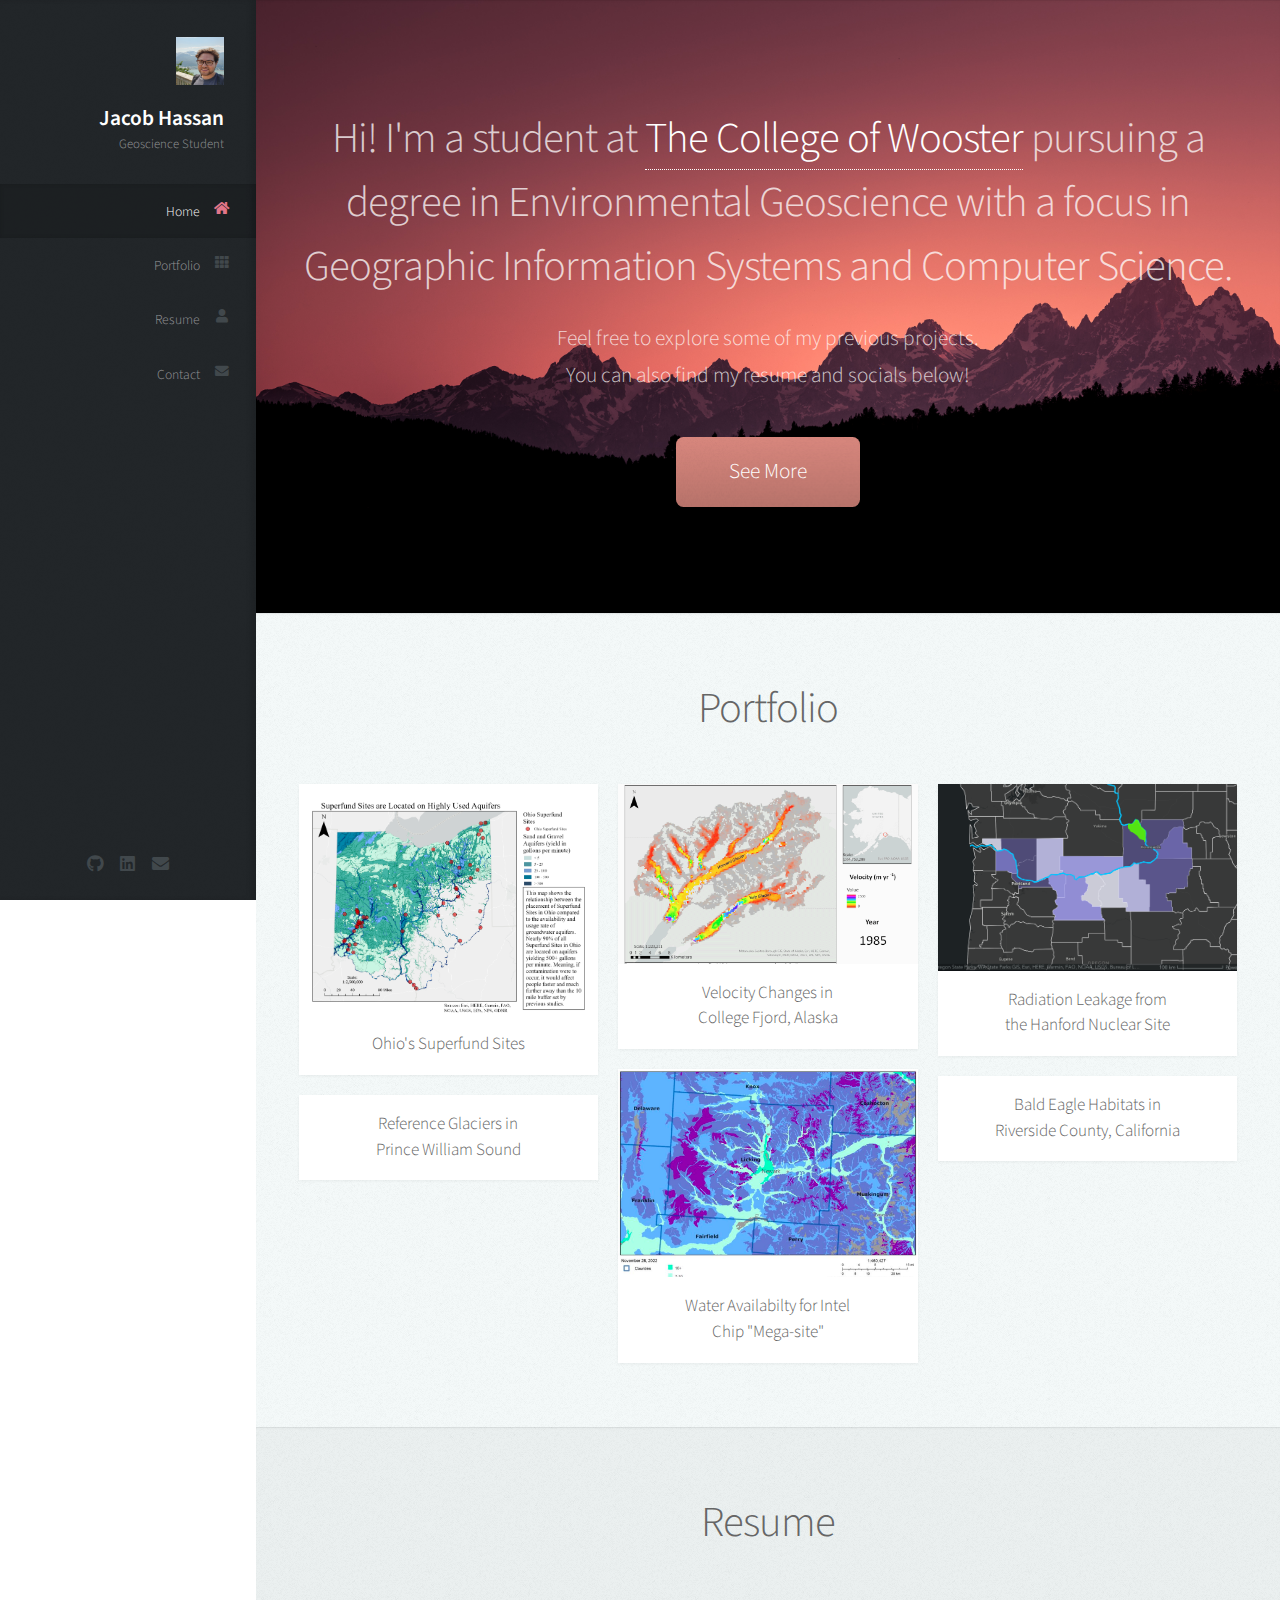
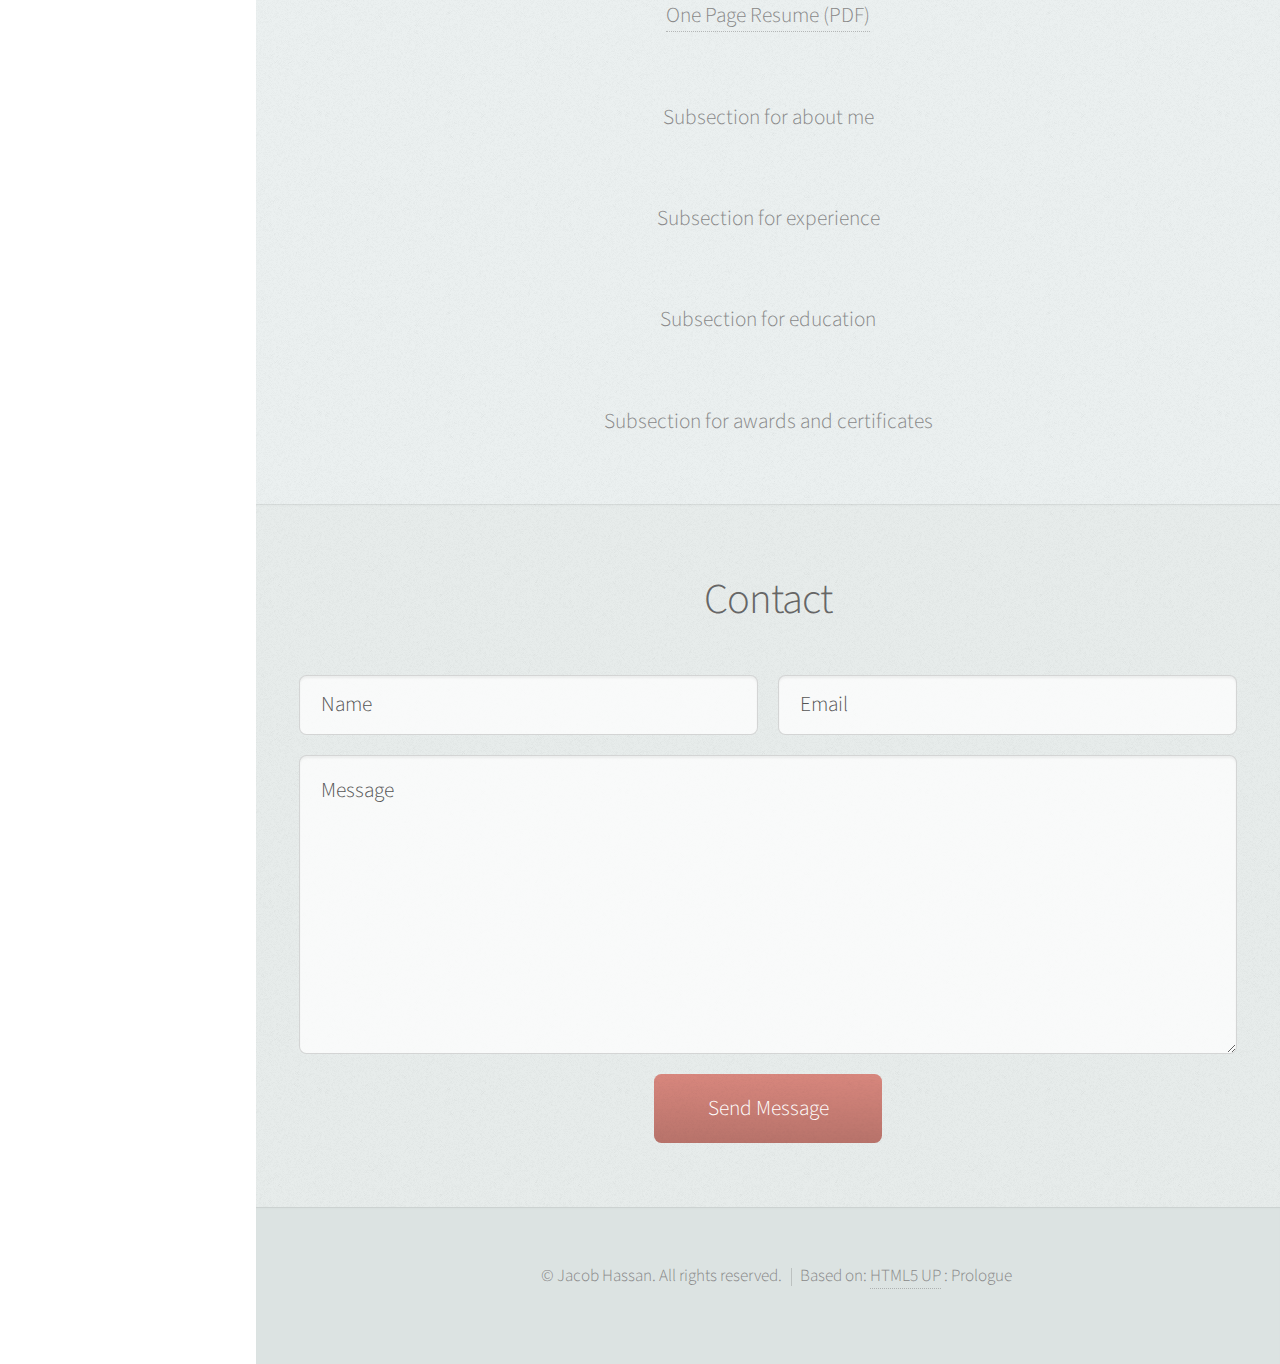
==== commit a131c005: "Fix links for Socials, Adjust CSS for Resume Page" ====
--- a/index.html
+++ b/index.html
@@ -41,11 +41,9 @@
 
 					<!-- Social Icons -->
 						<ul class="icons">
-							<li><a href="#" class="icon brands fa-twitter"><span class="label">Twitter</span></a></li>
-							<li><a href="#" class="icon brands fa-facebook-f"><span class="label">Facebook</span></a></li>
-							<li><a href="#" class="icon brands fa-github"><span class="label">Github</span></a></li>
-							<li><a href="#" class="icon brands fa-dribbble"><span class="label">Dribbble</span></a></li>
-							<li><a href="#" class="icon solid fa-envelope"><span class="label">Email</span></a></li>
+							<li><a href="https://github.com/JakeHassan" class="icon brands fa-github"><span class="label">Github</span></a></li>
+							<li><a href="https://www.linkedin.com/in/jacob-hassan-g2022/" class="icon brands fa-linkedin"><span class="label">LinkedIn</span></a></li>
+							<li><a href="mailto: jakehassan4332@gmail.com" class="icon solid fa-envelope"><span class="label">Email</span></a></li>
 						</ul>
 
 				</div>
@@ -138,14 +136,25 @@
 								<h2>Resume</h2>
 							</header>
 
-							<a href="#" class="image featured"><img src="images/pic08.jpg" alt="" /></a>
-
-							<p>Tincidunt eu elit diam magnis pretium accumsan etiam id urna. Ridiculus
-							ultricies curae quis et rhoncus velit. Lobortis elementum aliquet nec vitae
-							laoreet eget cubilia quam non etiam odio tincidunt montes. Elementum sem
-							parturient nulla quam placerat viverra mauris non cum elit tempus ullamcorper
-							dolor. Libero rutrum ut lacinia donec curae mus vel quisque sociis nec
-							ornare iaculis.</p>
+							<section>
+                				<a href="other/Jacob_Hassan.pdf">One Page Resume (PDF)</a> 
+            				</section>
+
+							<section>
+                				Subsection for about me
+            				</section>
+
+            				<section>
+                				Subsection for experience
+            				</section>
+
+            				<section>
+                				Subsection for education
+            				</section>
+
+            				<section>
+                				Subsection for awards and certificates
+            				</section>
 
 						</div>
 					</section>
@@ -158,10 +167,6 @@
 								<h2>Contact</h2>
 							</header>
 
-							<p>Elementum sem parturient nulla quam placerat viverra
-							mauris non cum elit tempus ullamcorper dolor. Libero rutrum ut lacinia
-							donec curae mus. Eleifend id porttitor ac ultricies lobortis sem nunc
-							orci ridiculus faucibus a consectetur. Porttitor curae mauris urna mi dolor.</p>
 
 							<form method="post" action="#">
 								<div class="row">
@@ -186,7 +191,7 @@
 
 				<!-- Copyright -->
 					<ul class="copyright">
-						<li>&copy; Untitled. All rights reserved.</li><li>Design: <a href="http://html5up.net">HTML5 UP</a></li>
+						<li>&copy; Jacob Hassan. All rights reserved.</li><li>Based on: <a href="http://html5up.net">HTML5 UP</a> : Prologue</li>
 					</ul>
 
 			</div>
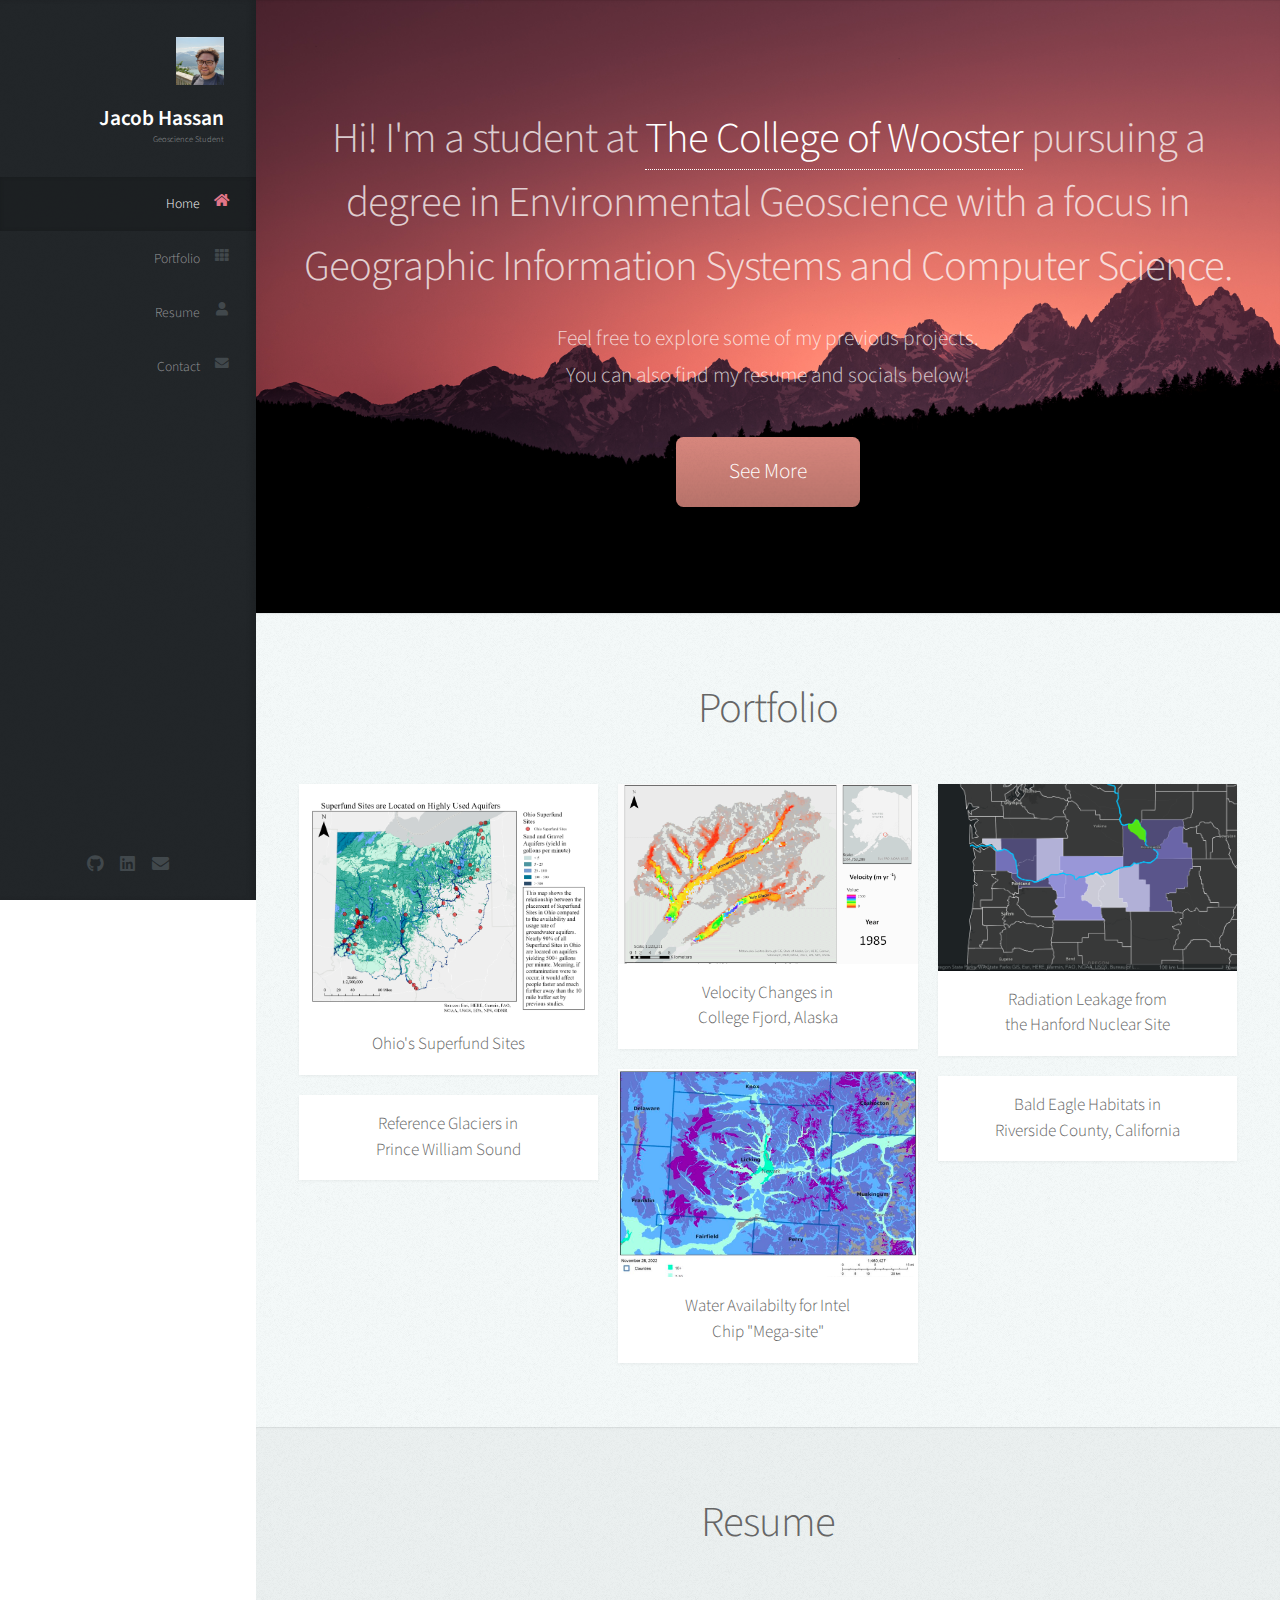
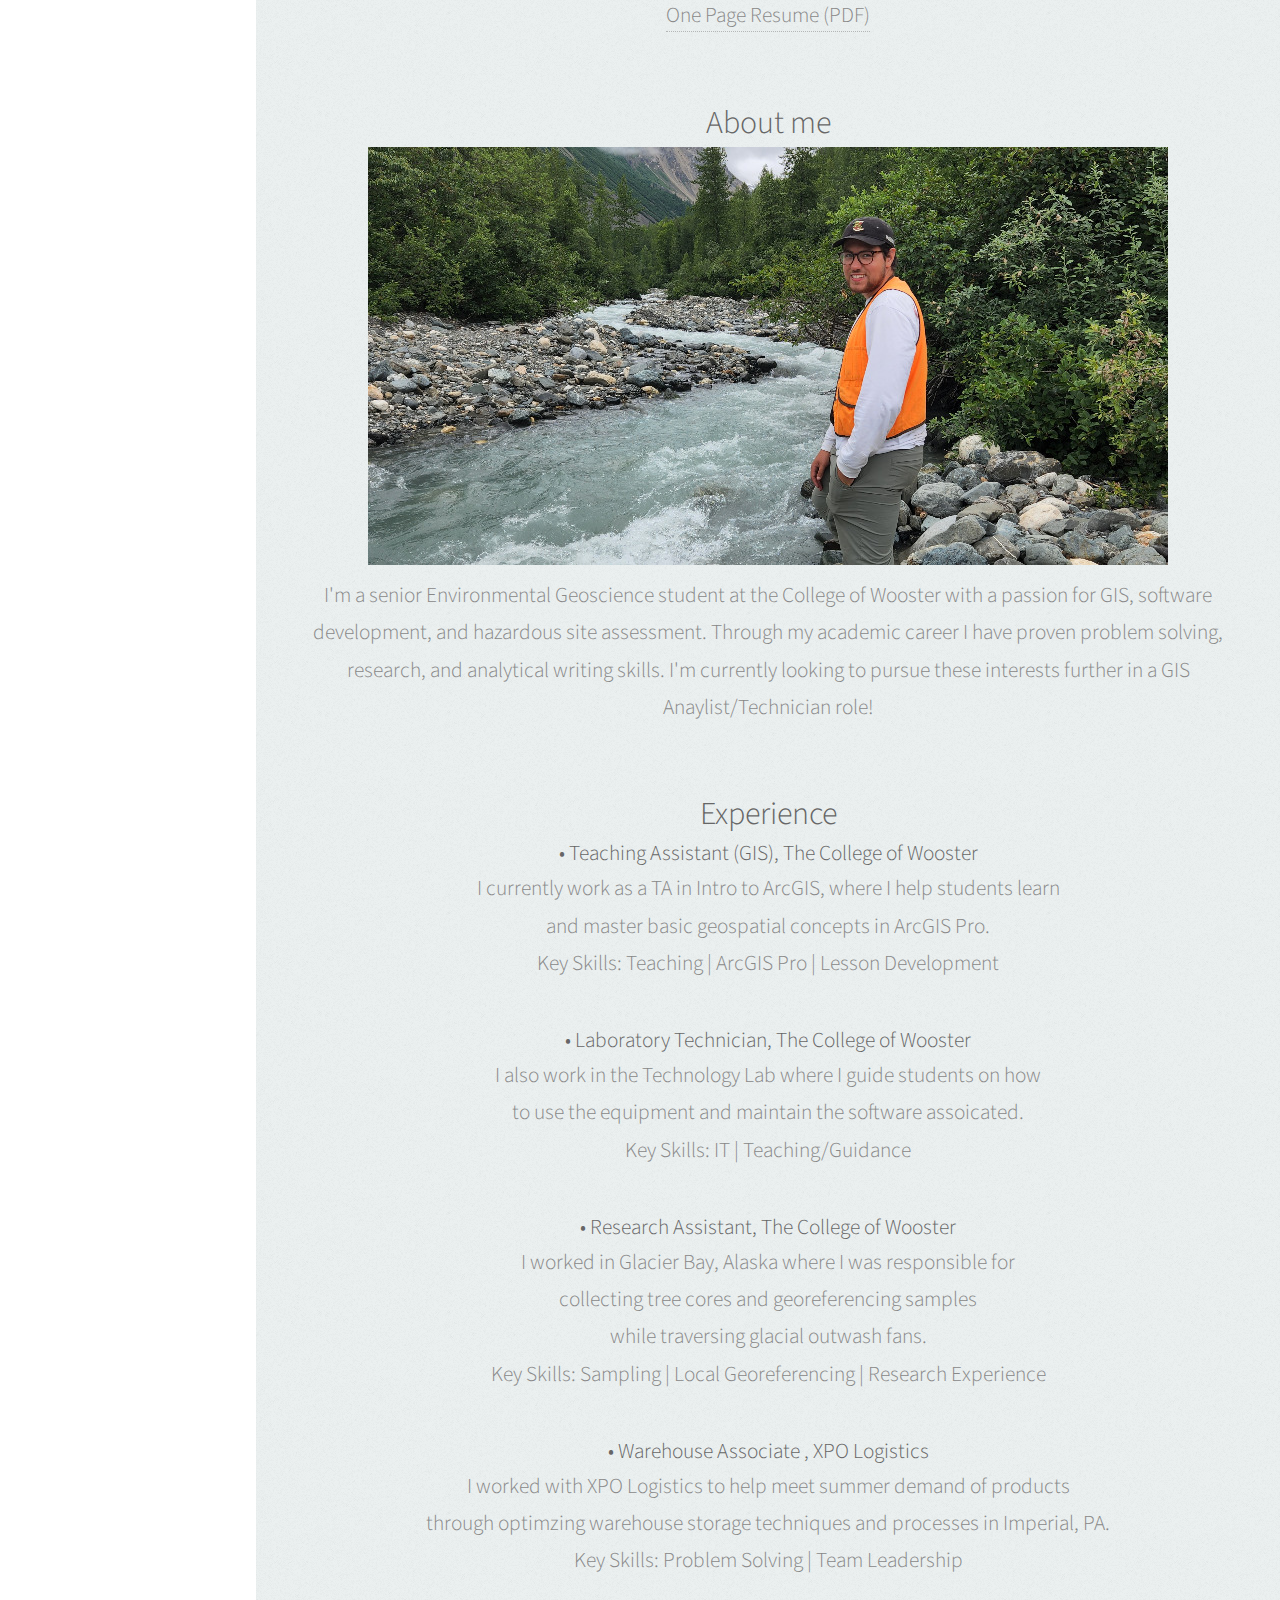
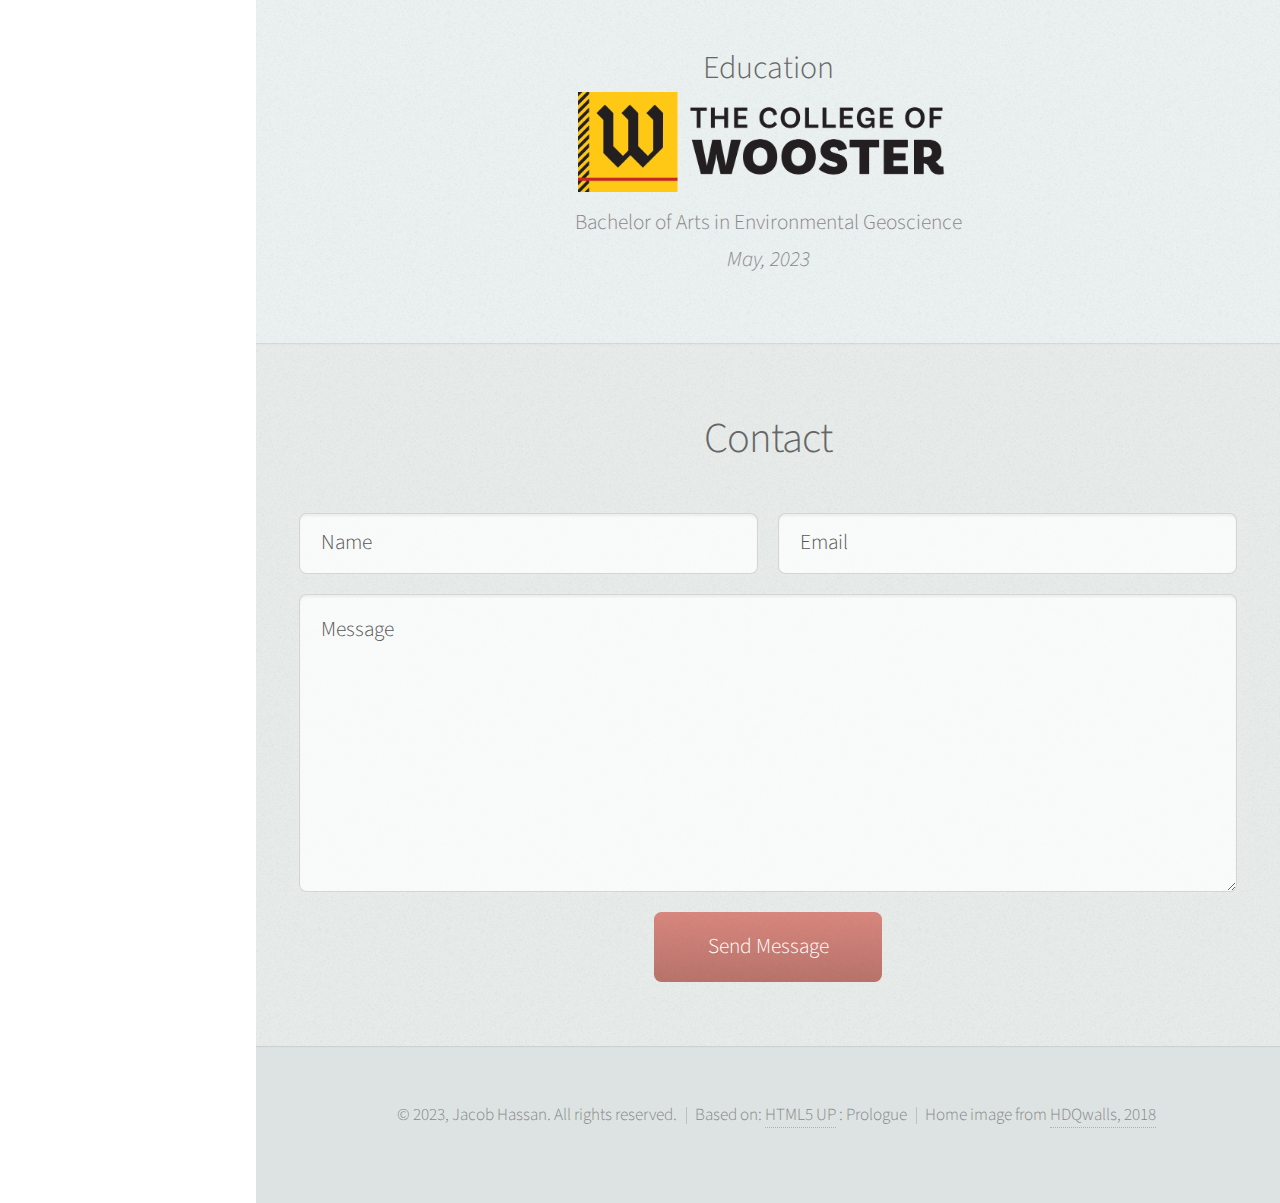
==== commit 6e4f0c82: "Update resume, education, and contact pages" ====
--- a/index.html
+++ b/index.html
@@ -141,21 +141,52 @@
             				</section>
 
 							<section>
-                				Subsection for about me
+
+								<h3>About me</h3>
+
+                				<a href="#" class="image"><img src="images/Alaska.jpg" alt="" /></a>
+                				<p> I'm a senior Environmental Geoscience student at the College of Wooster with a passion for GIS, software development, and hazardous site assessment. Through my academic career I have proven problem solving, research, and analytical writing skills. I'm currently looking to pursue these interests further in a GIS Anaylist/Technician role!
+
             				</section>
 
             				<section>
-                				Subsection for experience
+                				<h3> Experience <br/></h3>
+
+                				<h4> &#x2022; Teaching Assistant (GIS), The College of Wooster </h4>
+
+                					<p> <small> I currently work as a TA in Intro to ArcGIS, where I help students learn <br/>and master basic geospatial concepts in ArcGIS Pro. <br/> Key Skills: Teaching | ArcGIS Pro | Lesson Development </small> </p>
+
+                				<h4> &#x2022; Laboratory Technician, The College of Wooster </h4>
+
+                					<p> I also work in the Technology Lab where I guide students on how <br/>to use the equipment and maintain the software assoicated. <br/> Key Skills: IT | Teaching/Guidance
+
+
+
+                				<h4> &#x2022; Research Assistant, The College of Wooster </h4>
+
+                					<p> I worked in Glacier Bay, Alaska where I was responsible for <br/>collecting tree cores and georeferencing samples <br/>while traversing glacial outwash fans. <br/> Key Skills: Sampling | Local Georeferencing | Research Experience </p>
+
+
+                				<h4> &#x2022; Warehouse Associate , XPO Logistics </h4>
+
+                					<p> I worked with XPO Logistics to help  meet summer demand of products <br/>through optimzing warehouse storage techniques and processes in Imperial, PA. <br/> Key Skills: Problem Solving | Team Leadership
+
+
             				</section>
 
             				<section>
-                				Subsection for education
-            				</section>
-
-            				<section>
-                				Subsection for awards and certificates
-            				</section>
-
+                				<h3> Education </h3>
+
+                				<a href="#" class="image"><img src="images/woosterlogo.png" width="500" height="100"alt="" /></a>
+
+                				<p> Bachelor of Arts in Environmental Geoscience <br/> <i> May, 2023 </i></p>
+
+            				</section>
+
+            				<!-- <section>
+                				<h3> Licenses & Certifications </h3>
+            				</section>
+							!-->
 						</div>
 					</section>
 
@@ -168,10 +199,10 @@
 							</header>
 
 
-							<form method="post" action="#">
+							<form method="post" action="https://formspree.io/f/xnqydoor">
 								<div class="row">
 									<div class="col-6 col-12-mobile"><input type="text" name="name" placeholder="Name" /></div>
-									<div class="col-6 col-12-mobile"><input type="text" name="email" placeholder="Email" /></div>
+									<div class="col-6 col-12-mobile"><input type="email" name="email" placeholder="Email" /></div>
 									<div class="col-12">
 										<textarea name="message" placeholder="Message"></textarea>
 									</div>
@@ -191,7 +222,7 @@
 
 				<!-- Copyright -->
 					<ul class="copyright">
-						<li>&copy; Jacob Hassan. All rights reserved.</li><li>Based on: <a href="http://html5up.net">HTML5 UP</a> : Prologue</li>
+						<li>&copy; 2023, Jacob Hassan. All rights reserved.</li><li>Based on: <a href="http://html5up.net">HTML5 UP</a> : Prologue</li><li>Home image from <a href="https://hdqwalls.com/wallpaper/2880x1800/grand-teton-sunset">HDQwalls, 2018</li>
 					</ul>
 
 			</div>
--- a/assets/css/main.css
+++ b/assets/css/main.css
@@ -2112,7 +2112,7 @@
 		#logo p {
 			position: relative;
 			display: block;
-			font-size: 0.6em;
+			font-size: 0.4em;
 			color: rgba(255, 255, 255, 0.5);
 			line-height: 1.25em;
 			margin: 0.5em 0 0 0;
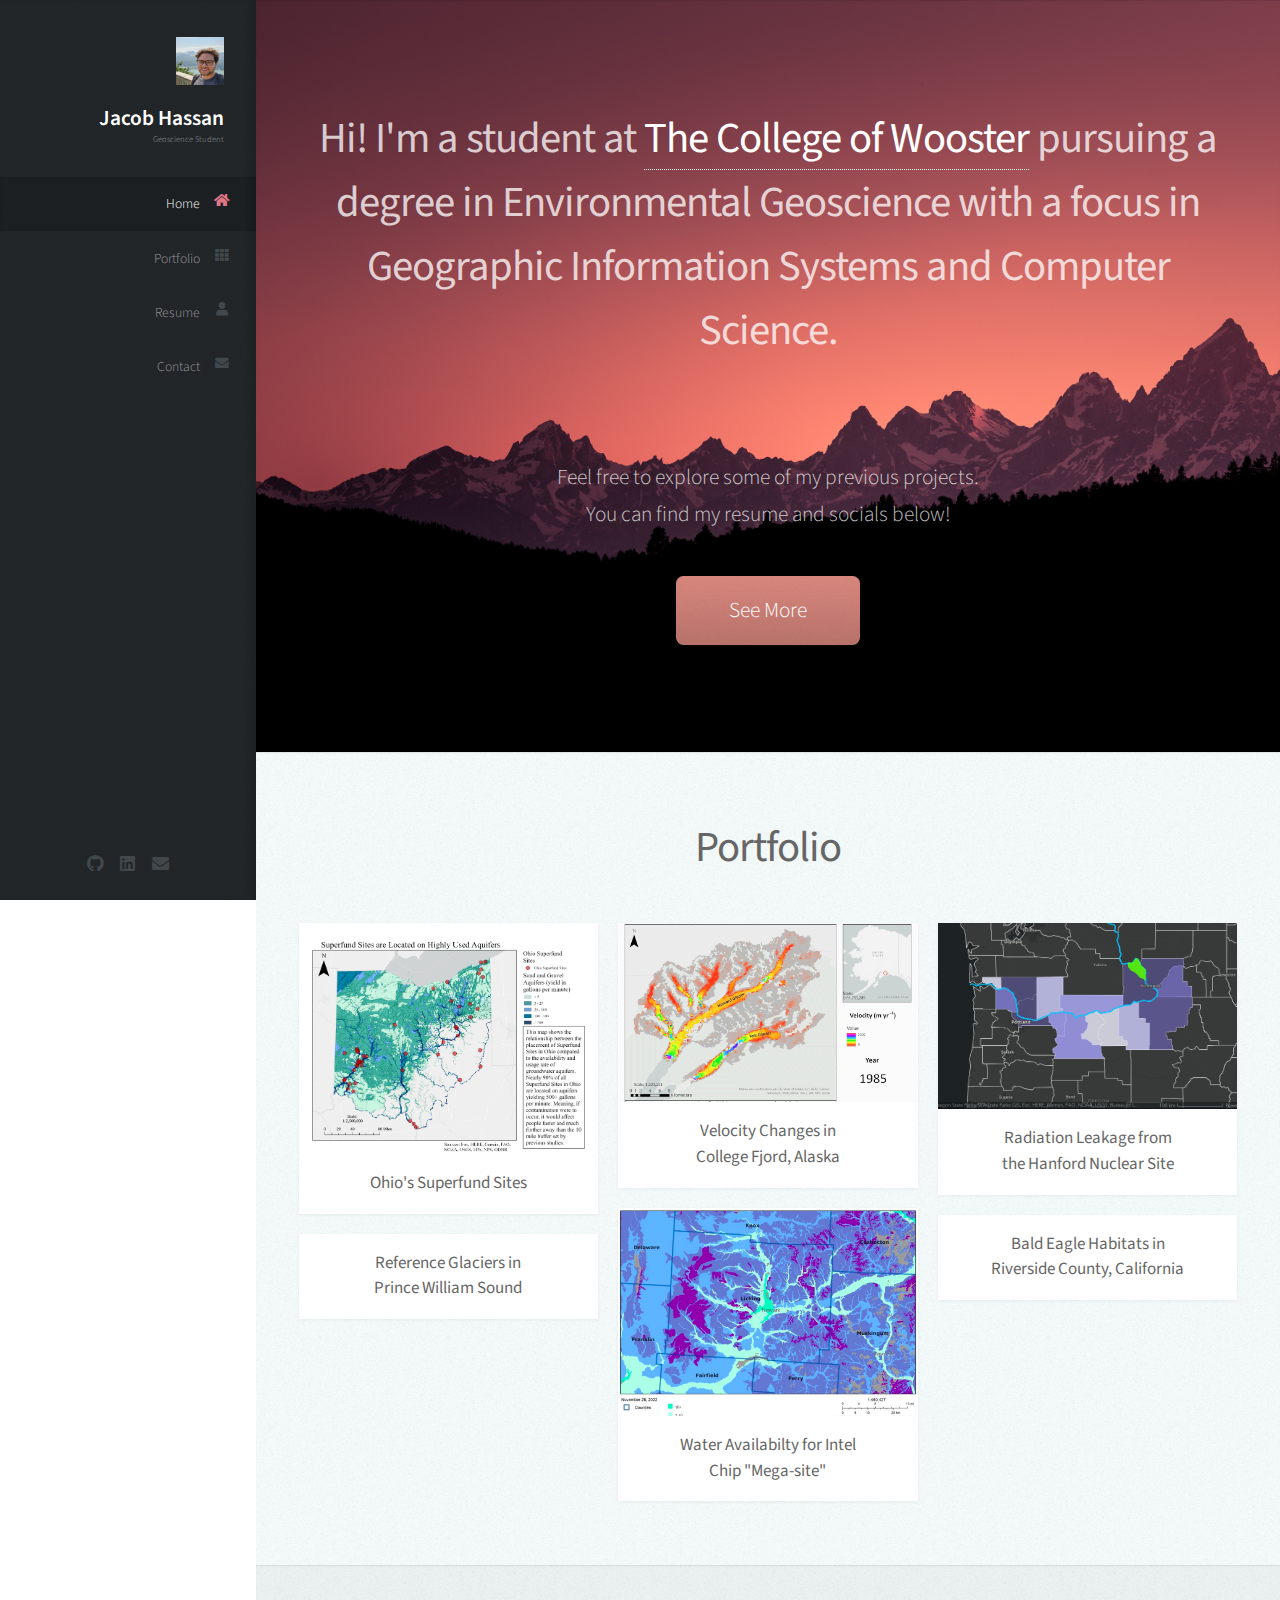
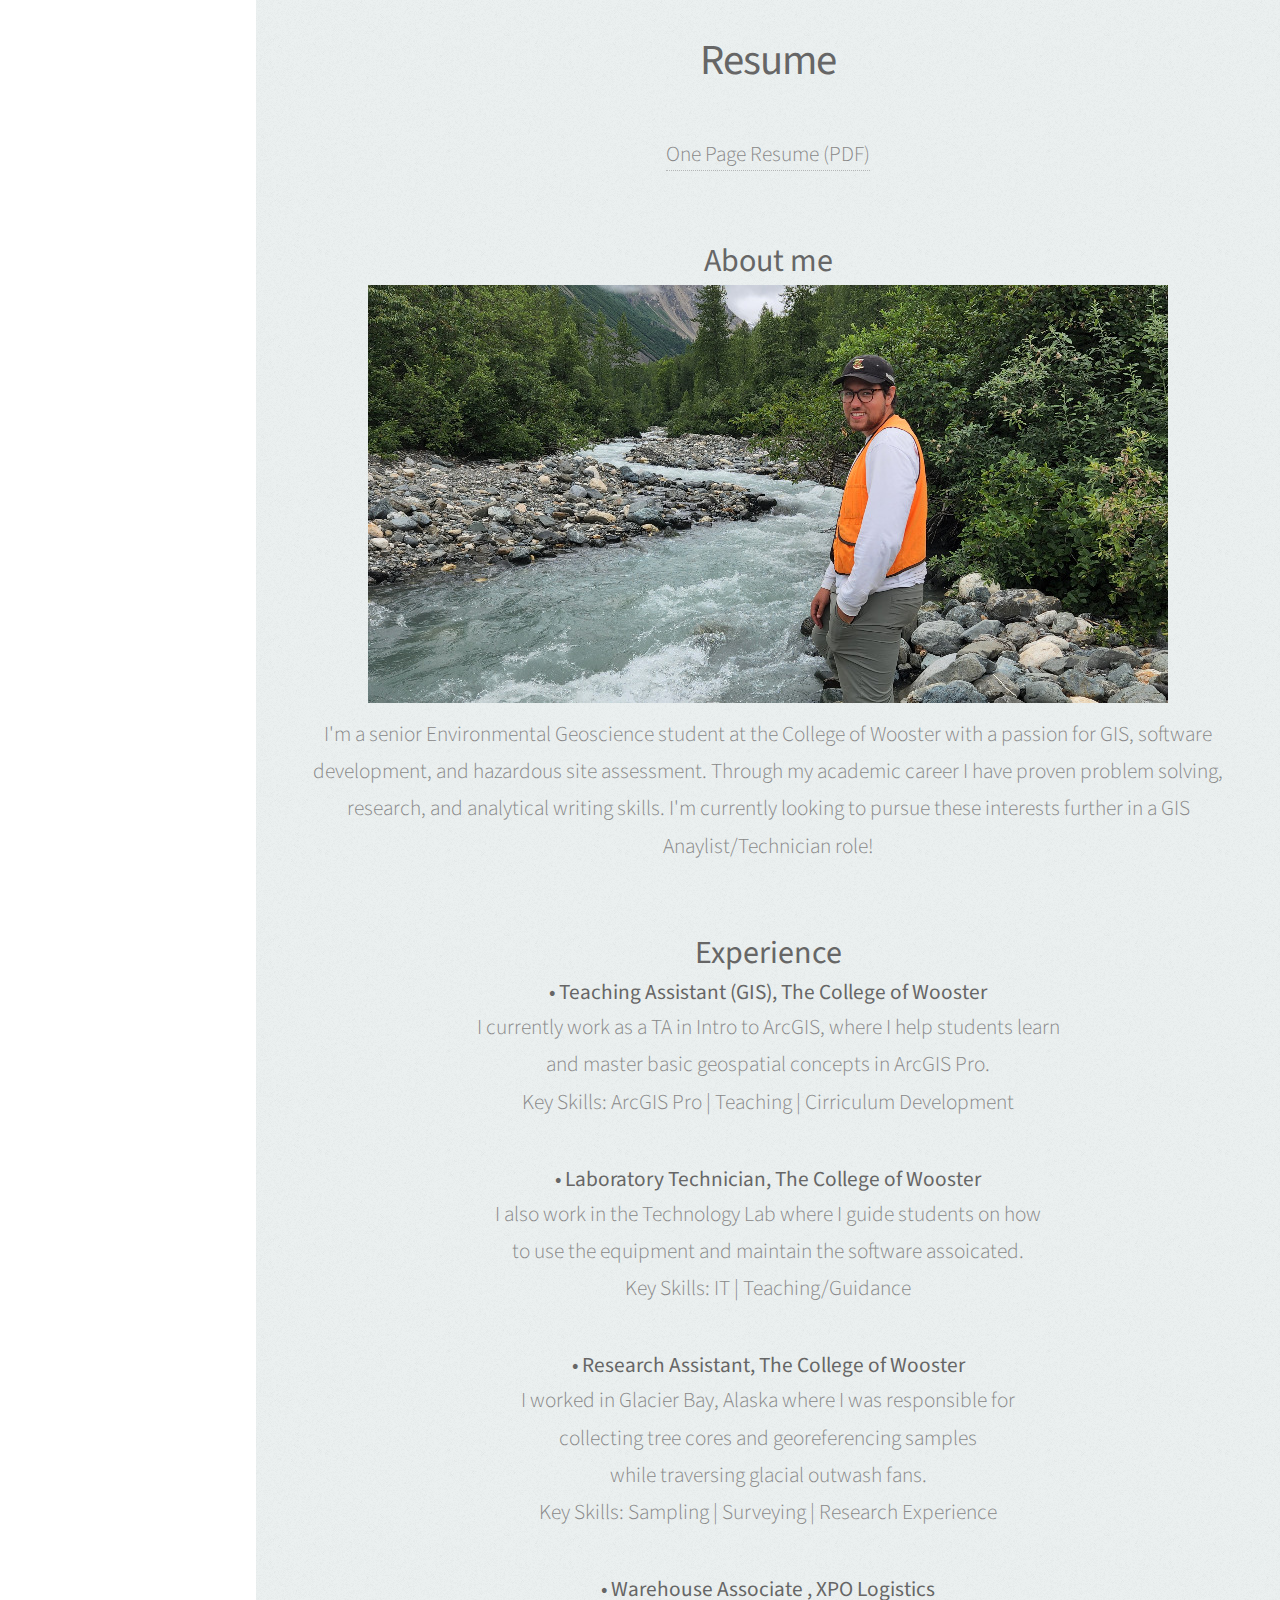
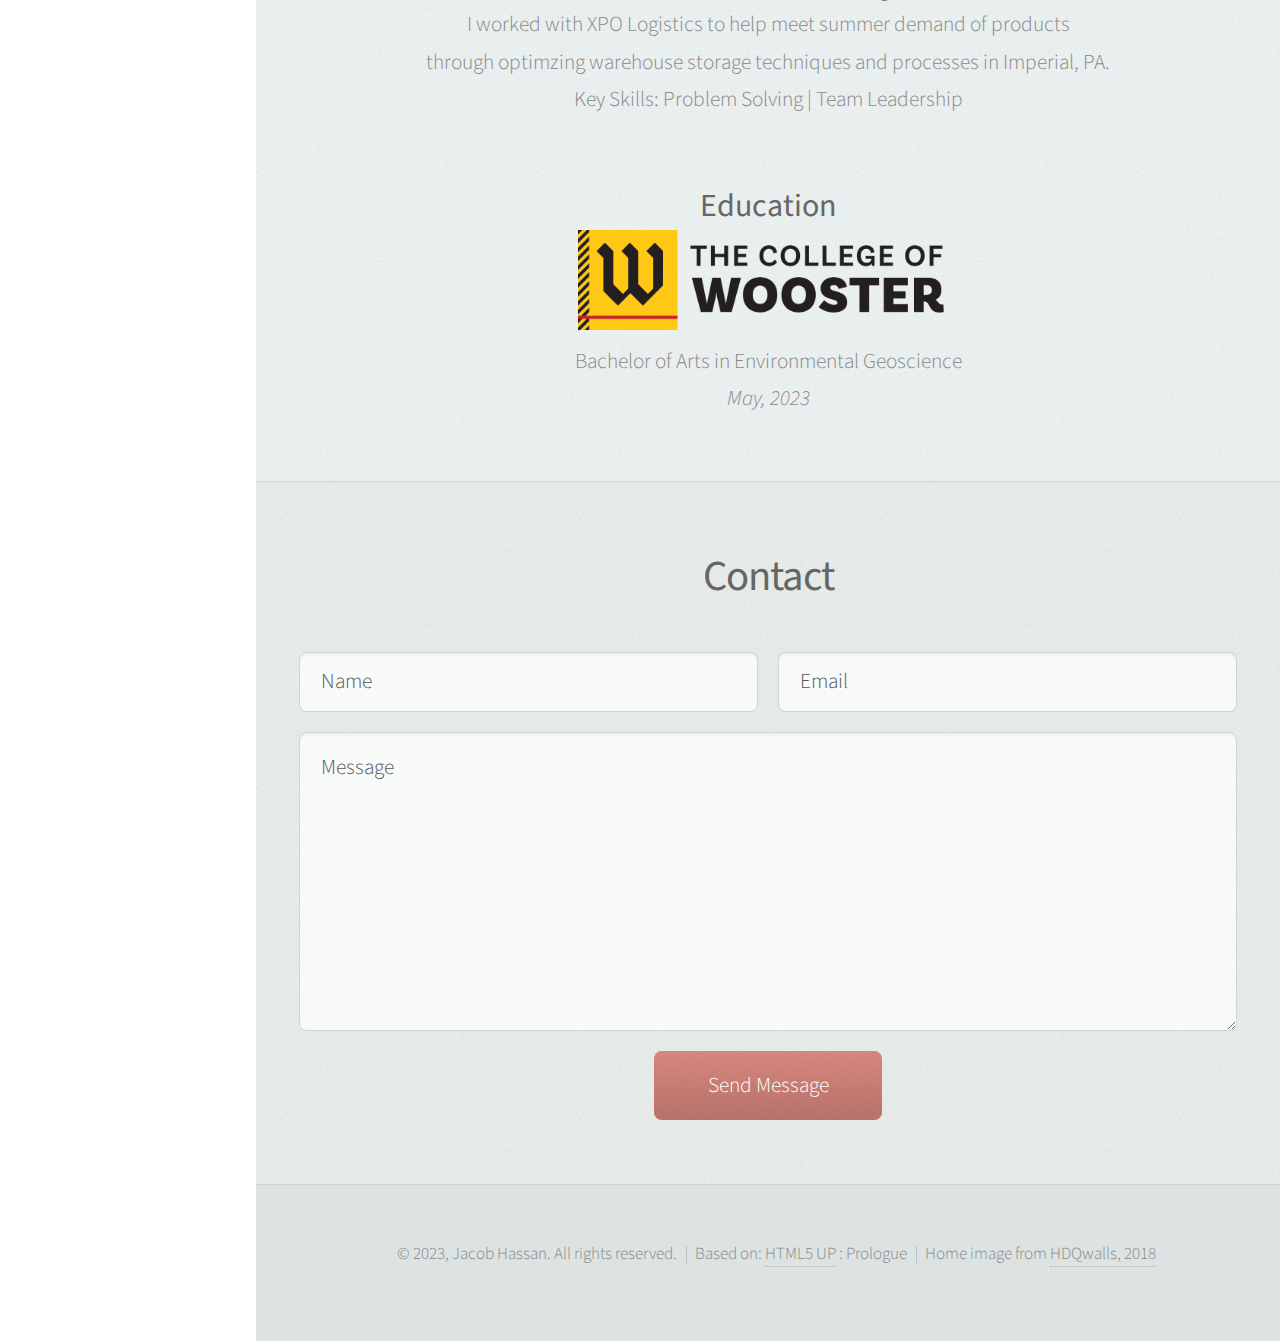
==== commit 478720c9: "Fix wording and spacing in the home page" ====
--- a/index.html
+++ b/index.html
@@ -59,7 +59,7 @@
 
 							<header>
 								<h2 class="alt">Hi! I'm a student at <a href="https://wooster.edu/">The College of Wooster</a> pursuing a degree in Environmental Geoscience with a focus in Geographic Information Systems and Computer Science.</h2>
-								<p>Feel free to explore some of my previous projects. <br />You can also find my resume and socials below!
+								<p><br/><br/>Feel free to explore some of my previous projects. <br />You can find my resume and socials below!
 								</p>
 							</header>
 
@@ -154,7 +154,7 @@
 
                 				<h4> &#x2022; Teaching Assistant (GIS), The College of Wooster </h4>
 
-                					<p> <small> I currently work as a TA in Intro to ArcGIS, where I help students learn <br/>and master basic geospatial concepts in ArcGIS Pro. <br/> Key Skills: Teaching | ArcGIS Pro | Lesson Development </small> </p>
+                					<p> <small> I currently work as a TA in Intro to ArcGIS, where I help students learn <br/>and master basic geospatial concepts in ArcGIS Pro. <br/> Key Skills: ArcGIS Pro | Teaching | Cirriculum Development </small> </p>
 
                 				<h4> &#x2022; Laboratory Technician, The College of Wooster </h4>
 
@@ -164,7 +164,7 @@
 
                 				<h4> &#x2022; Research Assistant, The College of Wooster </h4>
 
-                					<p> I worked in Glacier Bay, Alaska where I was responsible for <br/>collecting tree cores and georeferencing samples <br/>while traversing glacial outwash fans. <br/> Key Skills: Sampling | Local Georeferencing | Research Experience </p>
+                					<p> I worked in Glacier Bay, Alaska where I was responsible for <br/>collecting tree cores and georeferencing samples <br/>while traversing glacial outwash fans. <br/> Key Skills: Sampling | Surveying | Research Experience </p>
 
 
                 				<h4> &#x2022; Warehouse Associate , XPO Logistics </h4>
--- a/assets/css/main.css
+++ b/assets/css/main.css
@@ -111,7 +111,7 @@
 	}
 
 	h1, h2, h3, h4, h5, h6 {
-		font-weight: 300;
+		font-weight: 400;
 		color: #666;
 		line-height: 1.5em;
 	}
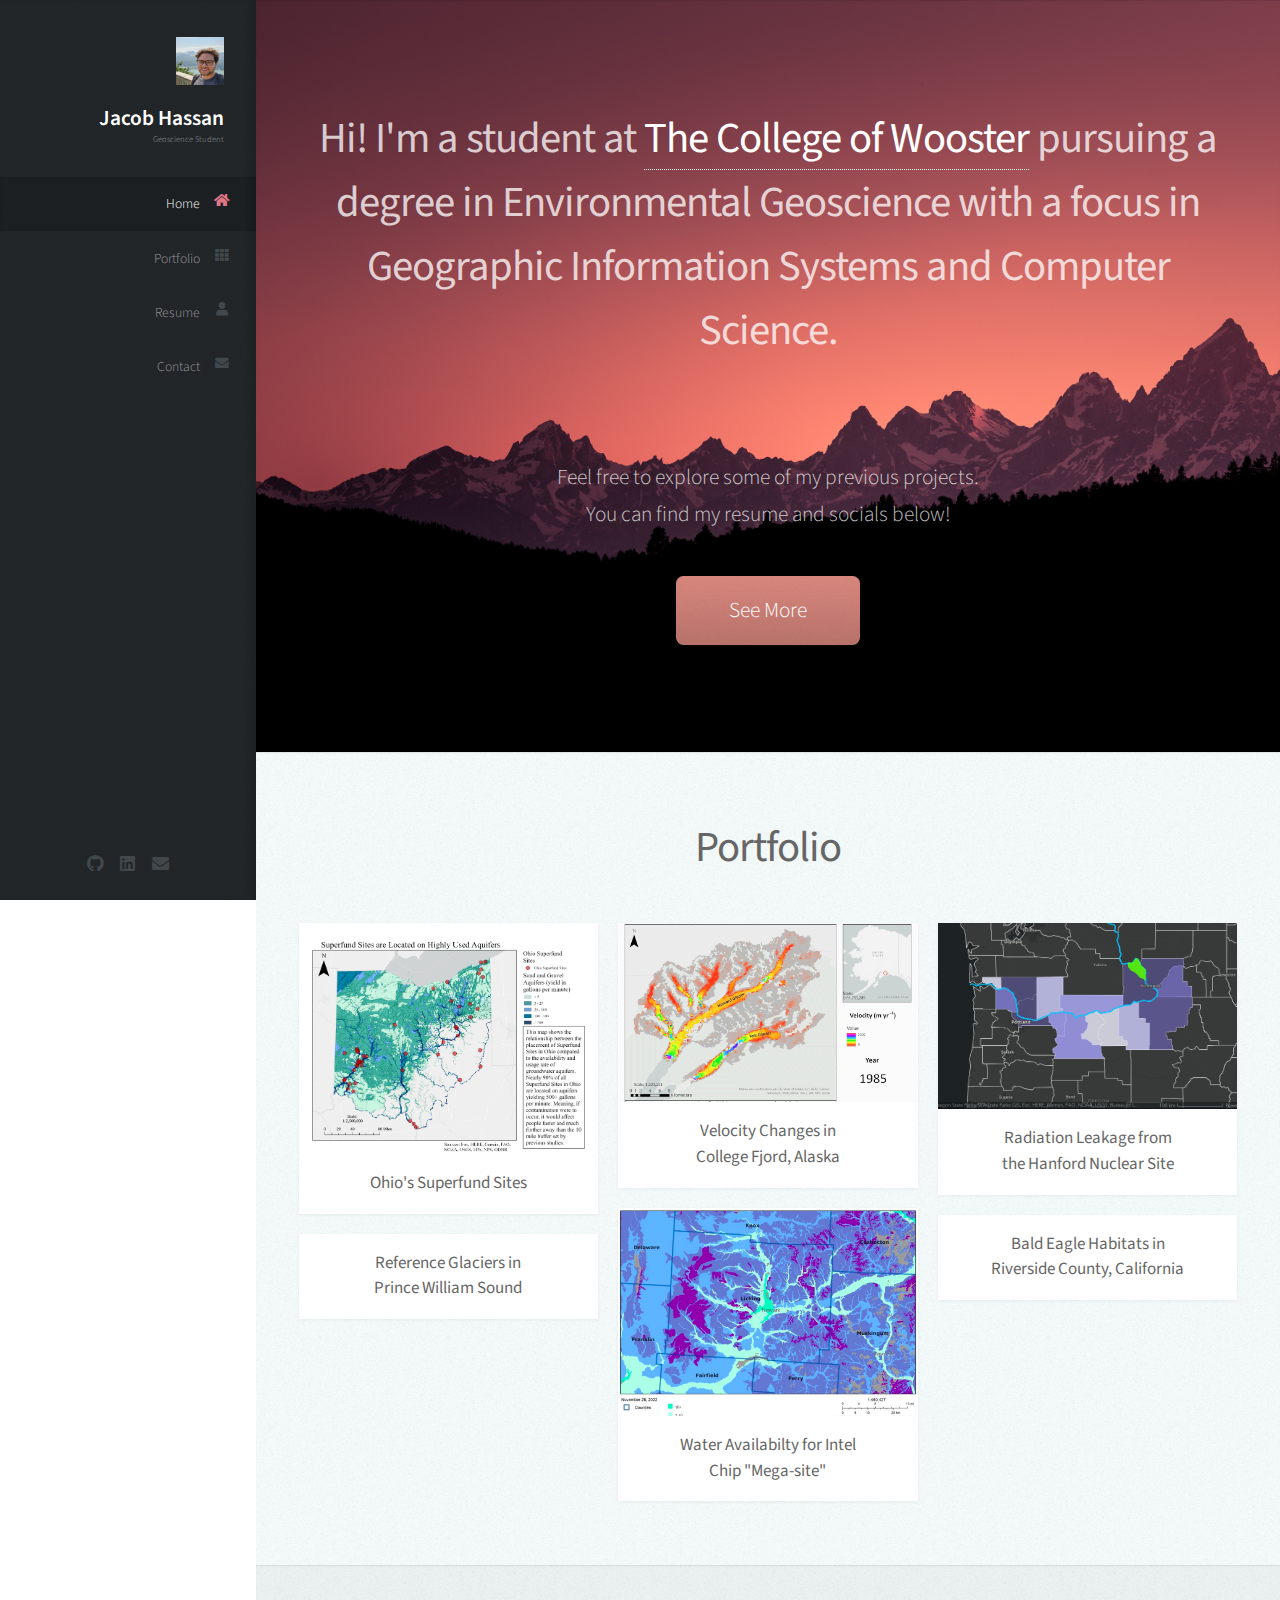
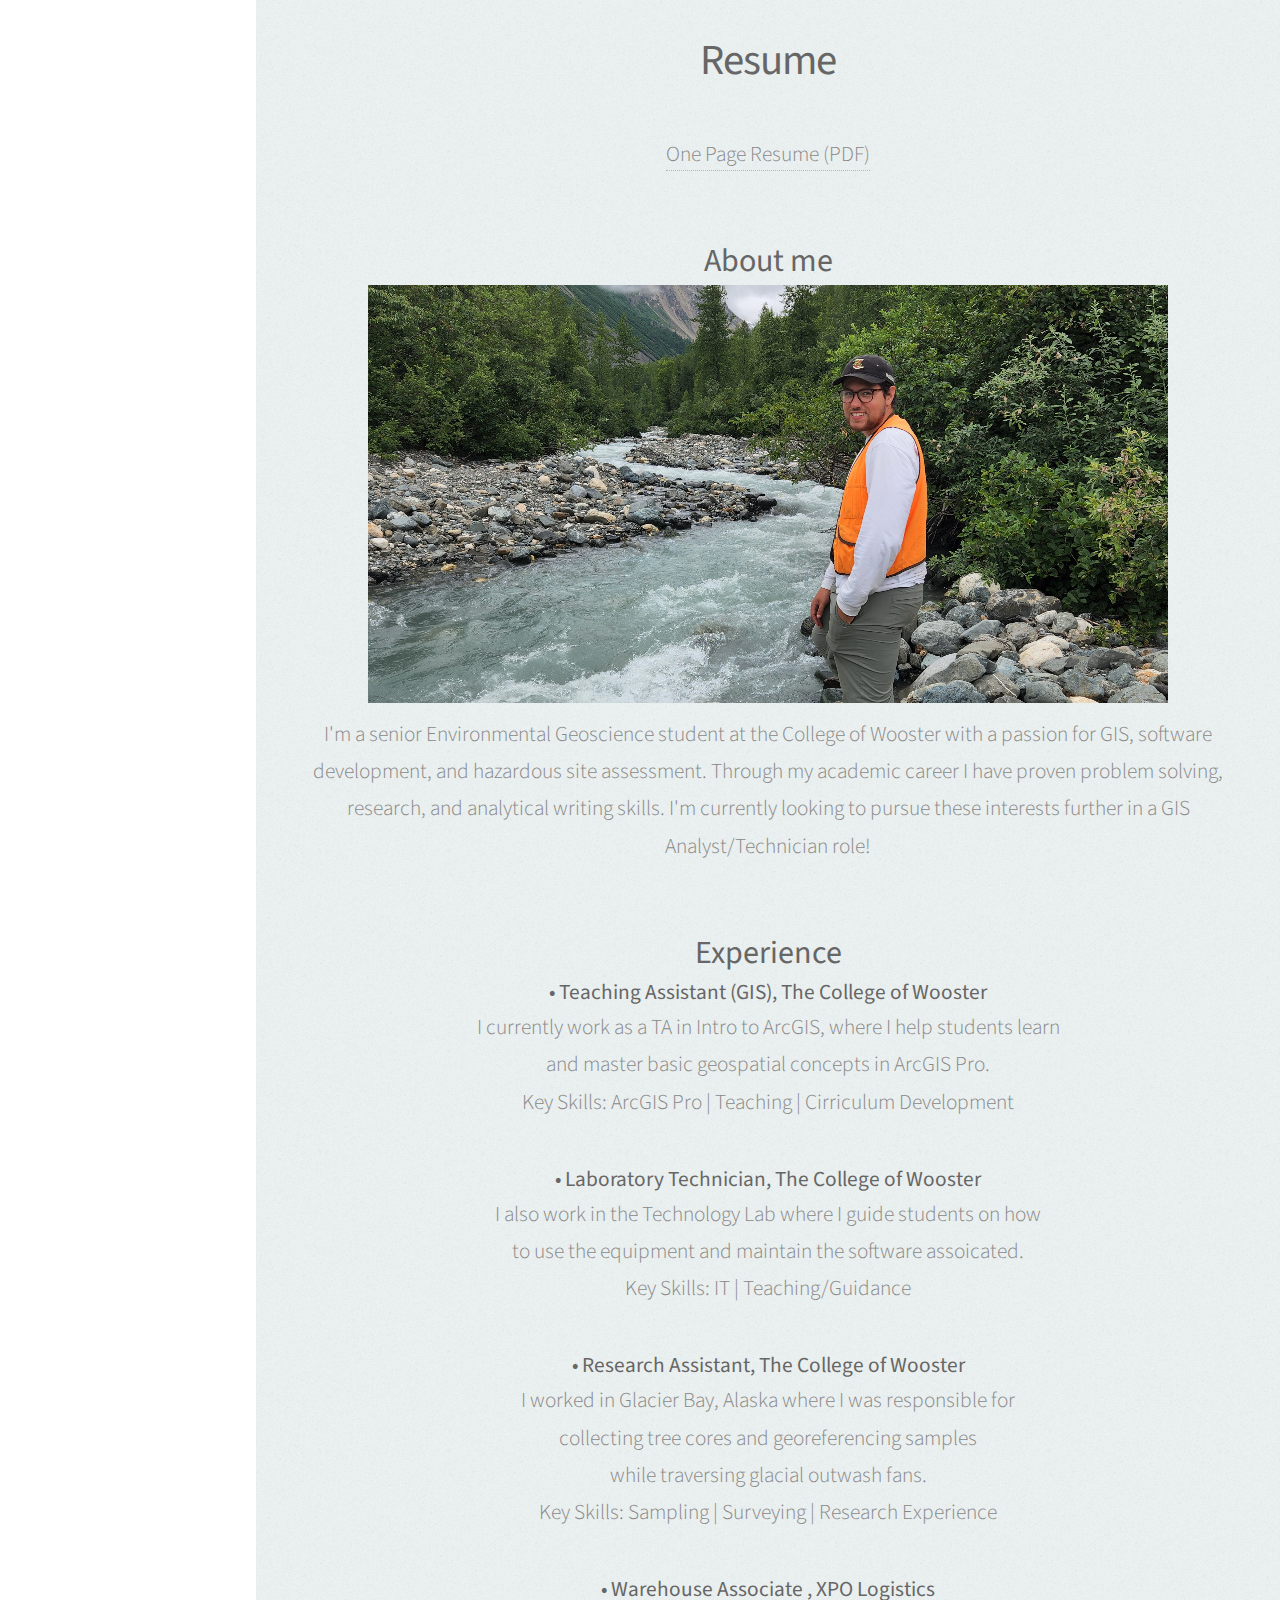
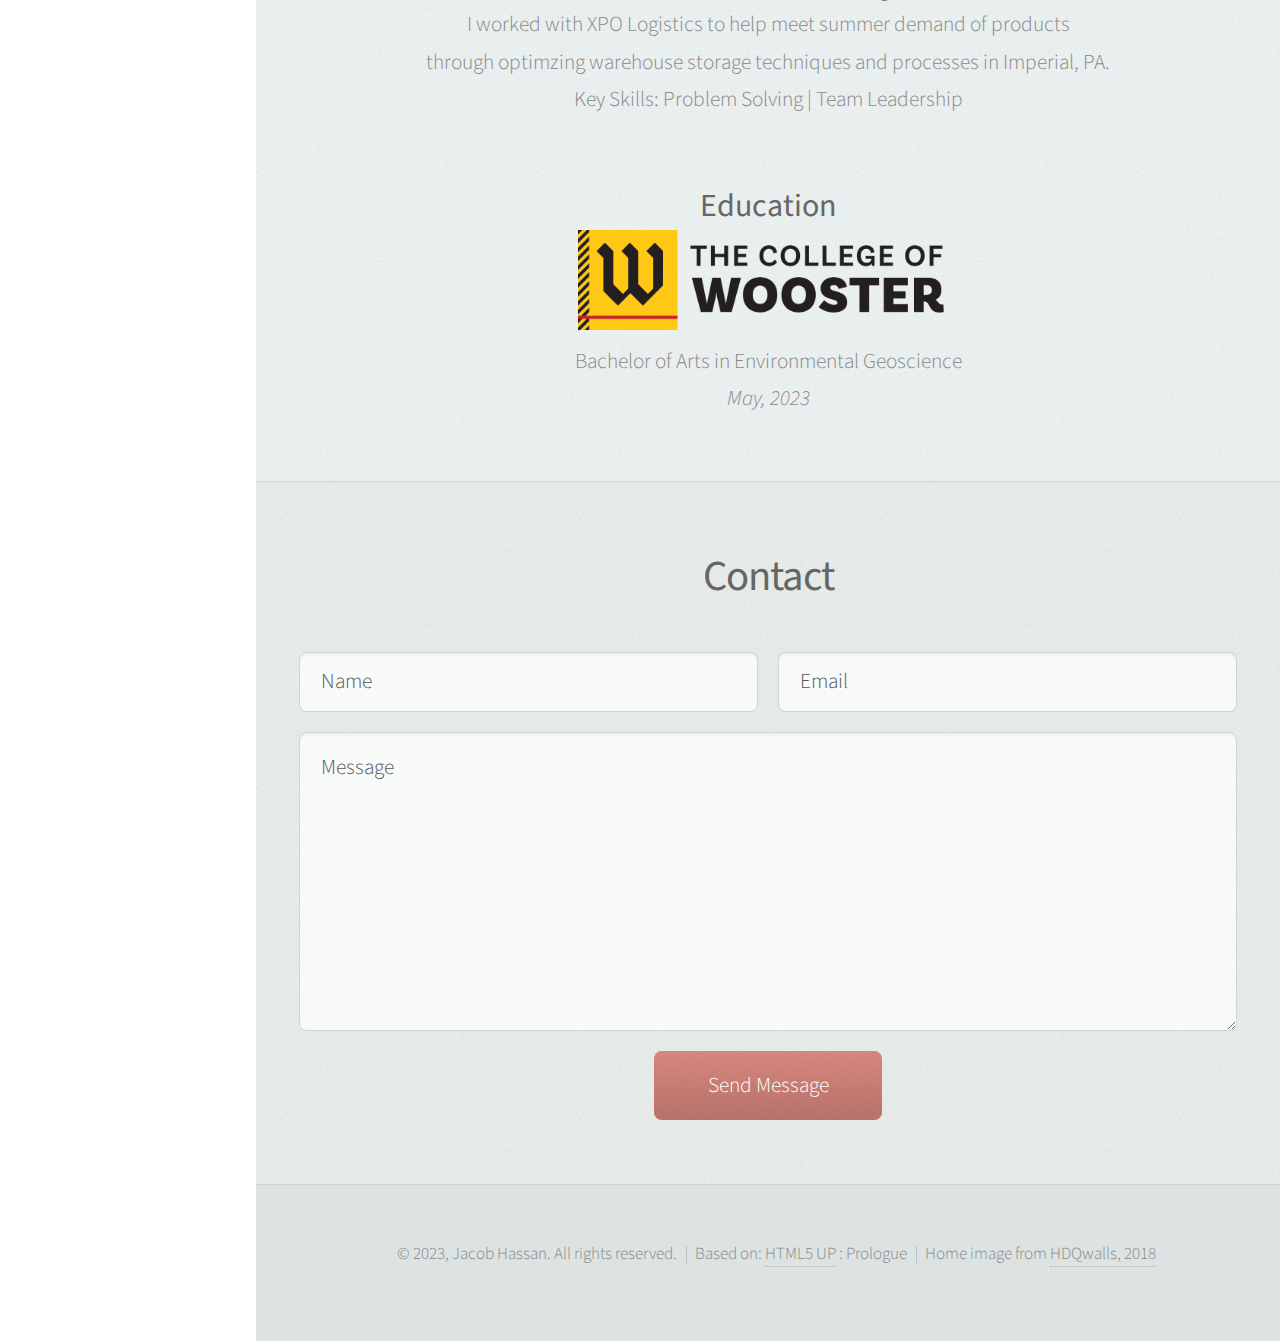
==== commit f196ee7f: "Update wording in bio" ====
--- a/index.html
+++ b/index.html
@@ -83,7 +83,7 @@
 							<div class="row">
 								<div class="col-4 col-12-mobile">
 									<article class="item">
-										<a href="#" class="image fit"><img src="images/Aquifer.png" alt="" /></a>
+										<a href="https://livewooster-my.sharepoint.com/:b:/g/personal/jhassan23_wooster_edu/ETflowNt3XROuMdYnioD-A4BEwC7J0WnPb40RNrNrNXb_g?e=ZvIGMT" class="image fit"><img src="images/Aquifer.png" alt="" /></a>
 										<header>
 											<h3>Ohio's Superfund Sites</h3>
 										</header>
@@ -103,7 +103,7 @@
 										</header>
 									</article>
 									<article class="item">
-										<a href="#" class="image fit"><img src="images/Avail.png" alt="" /></a>
+										<a href="https://livewooster-my.sharepoint.com/:b:/g/personal/jhassan23_wooster_edu/EYGdntkSYeBGuy9BWHNkRxkBXqNlSgdZY9Jj2WG2Qp6hOw?e=hVorDt" class="image fit"><img src="images/Avail.png" alt="" /></a>
 										<header>
 											<h3>Water Availabilty for Intel <br />Chip "Mega-site"</h3>
 										</header>
@@ -111,7 +111,7 @@
 								</div>
 								<div class="col-4 col-12-mobile">
 									<article class="item">
-										<a href="#" class="image fit"><img src="images/Down.png" alt="" /></a>
+										<a href="https://wooster.maps.arcgis.com/home/item.html?id=cd78805ec6fd417db5011cff4b76231c" class="image fit"><img src="images/Down.png" alt="" /></a>
 										<header>
 											<h3>Radiation Leakage from <br />the Hanford Nuclear Site</h3>
 										</header>
@@ -145,7 +145,7 @@
 								<h3>About me</h3>
 
                 				<a href="#" class="image"><img src="images/Alaska.jpg" alt="" /></a>
-                				<p> I'm a senior Environmental Geoscience student at the College of Wooster with a passion for GIS, software development, and hazardous site assessment. Through my academic career I have proven problem solving, research, and analytical writing skills. I'm currently looking to pursue these interests further in a GIS Anaylist/Technician role!
+                				<p> I'm a senior Environmental Geoscience student at the College of Wooster with a passion for GIS, software development, and hazardous site assessment. Through my academic career I have proven problem solving, research, and analytical writing skills. I'm currently looking to pursue these interests further in a GIS Analyst/Technician role!
 
             				</section>
 
@@ -237,4 +237,4 @@
 			<script src="assets/js/main.js"></script>
 
 	</body>
-</html>+</html>
